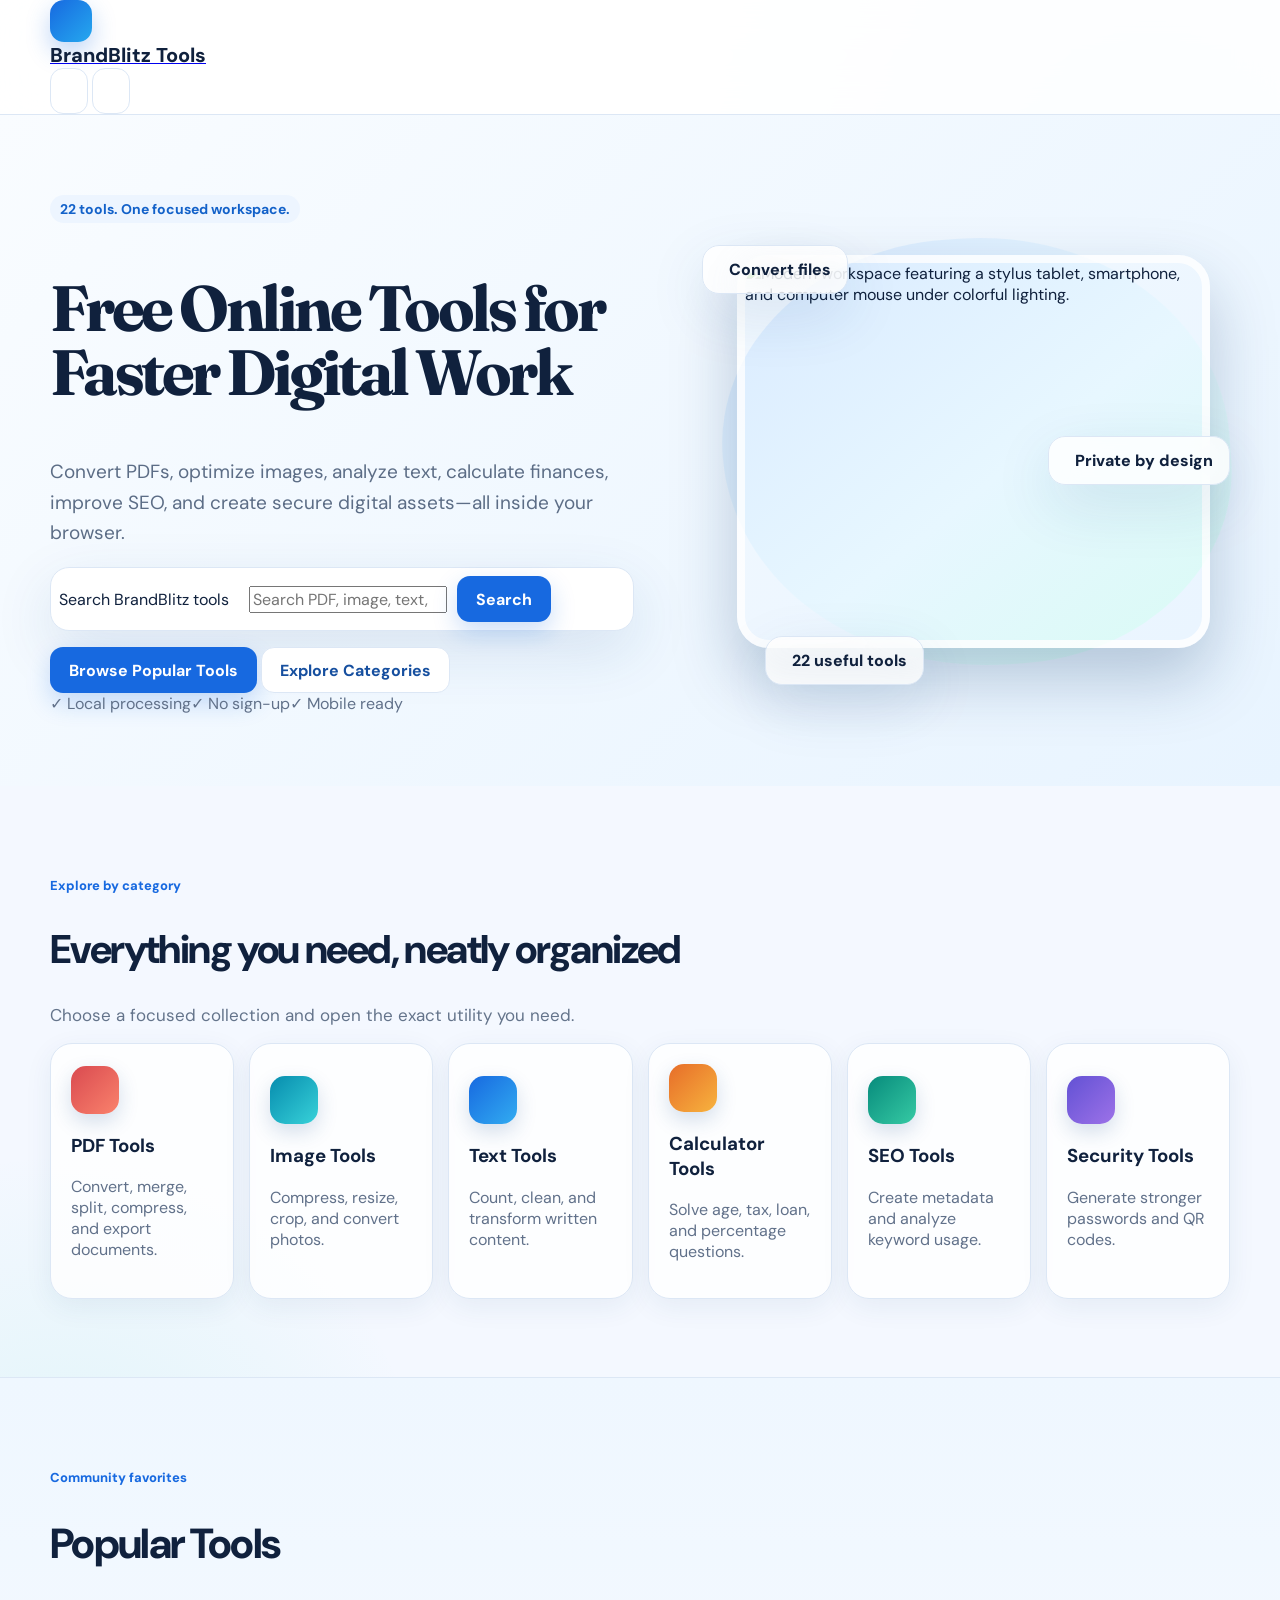
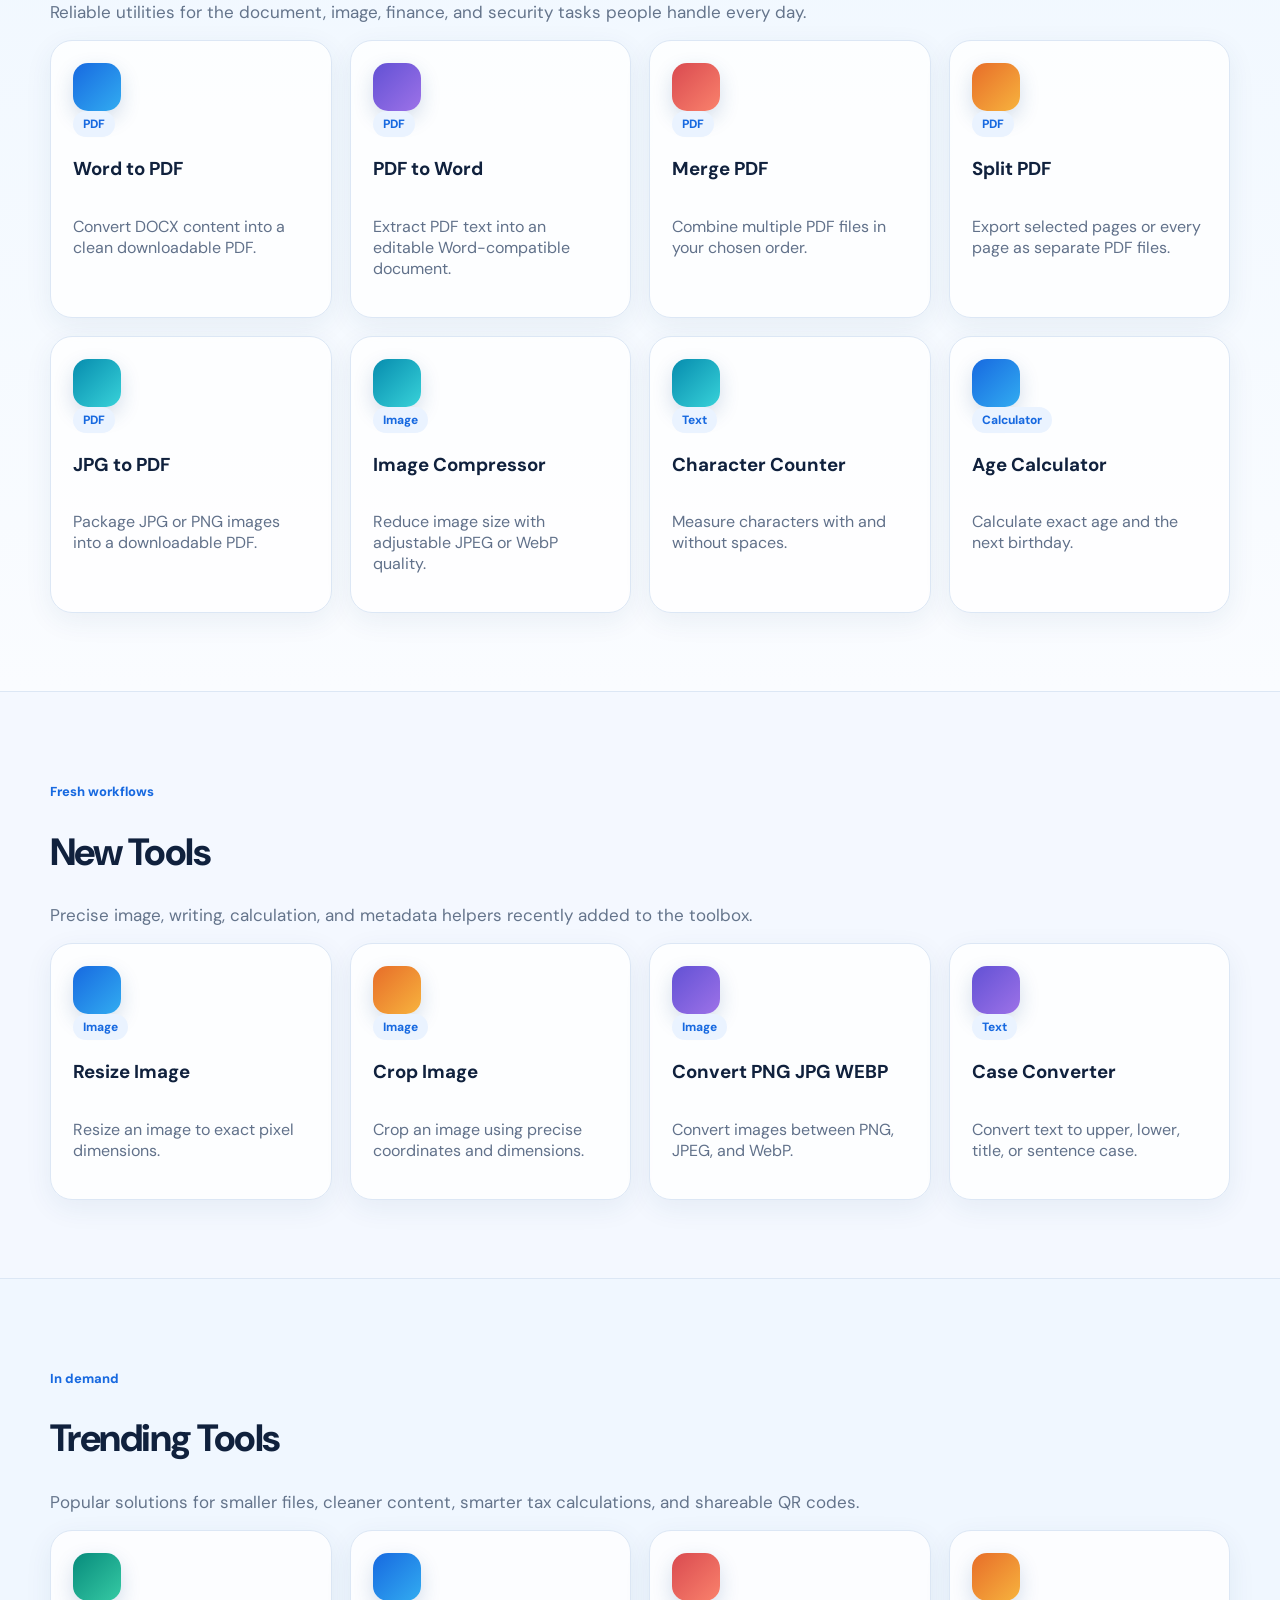
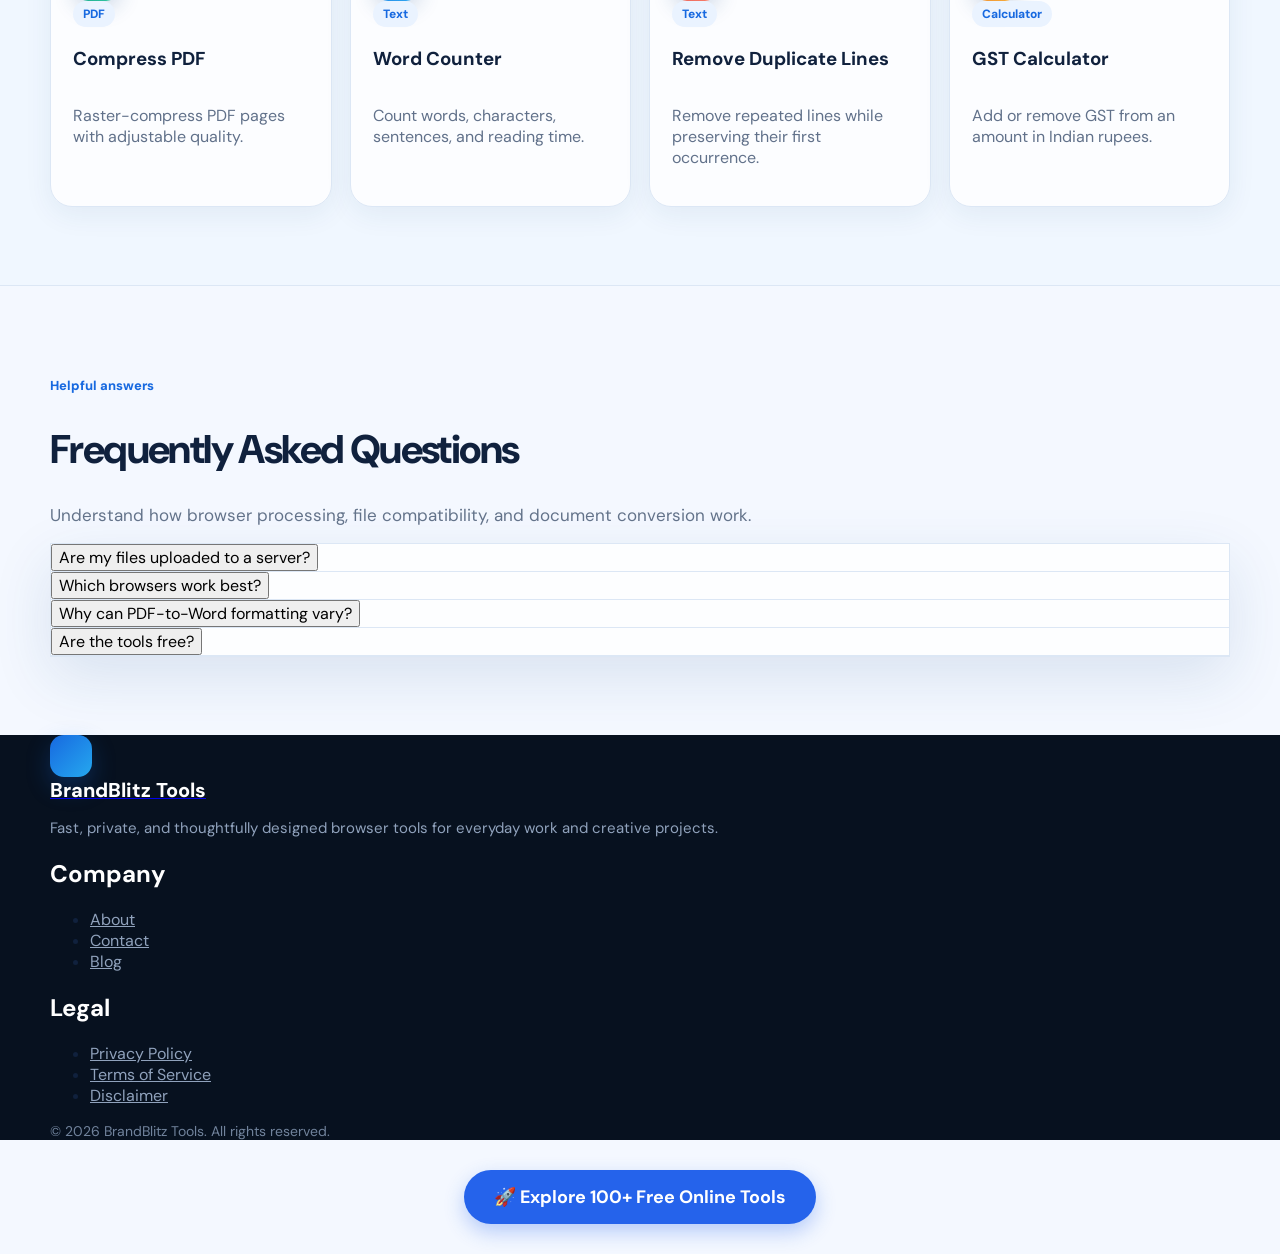
==== index.html @ 92d2b1b1 "Add files via upload" ====
<!doctype html>
<html lang="en"><head><script>window["__codeletBootstrap__"]=JSON.parse('{"A":"A","B":"20260723-05-e9a76f4"}');</script><script src="/_sdk/e358eac22bd01364.telemetry_sdk.js" integrity="sha512-KPxp3rw4K8Nu9ceWJc3gyM7srgaZxiFWOVbyu260EYzzAqdz10mfo5xyXrCx+wEKtGo77JbtmwXvFLbwrGzwvw=="></script>
  <meta charset="UTF-8">
  <meta name="viewport" content="width=device-width, initial-scale=1.0">
  <meta name="description" content="BrandBlitz Tools provides free browser-based PDF, image, text, calculator, SEO, password, and QR utilities.">
  <meta name="keywords" content="PDF tools, image compressor, Word counter, EMI calculator, GST calculator, QR generator, SEO tools">
  <meta name="robots" content="index,follow">
  <meta name="theme-color" content="#1769e0">
  <title>BrandBlitz Tools — Free Online PDF, Image, SEO and Calculator Tools</title>
  <script src="https://cdn.tailwindcss.com/3.4.17"></script>
  <script src="https://cdn.jsdelivr.net/npm/lucide@0.263.0/dist/umd/lucide.min.js"></script>
  <script src="https://cdn.jsdelivr.net/npm/pdf-lib@1.17.1/dist/pdf-lib.min.js"></script>
  <script src="https://cdn.jsdelivr.net/npm/pdfjs-dist@3.11.174/build/pdf.min.js"></script>
  <script src="https://cdn.jsdelivr.net/npm/mammoth@1.8.0/mammoth.browser.min.js"></script>
  <script src="https://cdn.jsdelivr.net/npm/jspdf@2.5.1/dist/jspdf.umd.min.js"></script>
  <script src="https://cdn.jsdelivr.net/npm/qrcode@1.5.4/build/qrcode.min.js"></script>
  <link href="https://fonts.googleapis.com/css2?family=DM+Sans:wght@400;500;600;700;800&amp;family=Fraunces:opsz,wght@9..144,700&amp;display=swap" rel="stylesheet">
  <style>
    :root {
      --brand:#1769e0; --brand2:#25a8ef; --ink:#10213d; --muted:#61718a;
      --line:#dce7f5; --surface:#fff; --soft:#f4f8ff; --glass:rgba(255,255,255,.82);
      --danger:#c53b4a; --success:#08785f; --shadow:0 20px 60px rgba(25,71,130,.12);
    }
    *{box-sizing:border-box}
    html{scroll-behavior:smooth}
    body{margin:0;width:100%;min-height:100%;font-family:"DM Sans",sans-serif;color:var(--ink);background:var(--soft)}
    body.dark{
      --ink:#eaf2ff;--muted:#9fb0c8;--line:#263b58;--surface:#101d31;--soft:#07111f;
      --glass:rgba(12,27,48,.84);--shadow:0 20px 60px rgba(0,0,0,.28)
    }
    button,input,textarea,select{font:inherit}
    button,a{-webkit-tap-highlight-color:transparent}
    button:disabled{cursor:not-allowed;opacity:.55}
    .app-shell{width:100%;min-height:100%;background:
      radial-gradient(circle at 90% 4%,rgba(39,145,244,.18),transparent 27rem),
      radial-gradient(circle at 5% 35%,rgba(45,212,191,.10),transparent 23rem)}
    .site-width{width:min(1180px,calc(100% - 40px));margin-inline:auto}
    .glass{background:var(--glass);border:1px solid var(--line);backdrop-filter:blur(18px);box-shadow:var(--shadow)}
    .site-header{position:sticky;top:0;z-index:50;border-bottom:1px solid var(--line);background:var(--glass);backdrop-filter:blur(20px)}
    .brand-mark{display:grid;place-items:center;width:42px;height:42px;border-radius:14px;color:#fff;background:linear-gradient(135deg,var(--brand),var(--brand2));box-shadow:0 10px 25px rgba(23,105,224,.28)}
    .nav-link{color:var(--muted);font-weight:700;transition:.2s}
    .nav-link:hover{color:var(--brand)}
    .hero{padding:80px 0 72px;background:linear-gradient(135deg,rgba(249,252,255,.83),rgba(232,244,255,.72))}
    body.dark .hero{background:linear-gradient(135deg,rgba(10,24,43,.88),rgba(11,43,74,.72))}
    .hero-grid{display:grid;grid-template-columns:1.05fr .95fr;gap:68px;align-items:center}
    .hero-title{font-family:"Fraunces",serif;letter-spacing:-.055em;line-height:1}
    .gradient-text{background:linear-gradient(110deg,#0b57c9,#1eaae9);-webkit-background-clip:text;background-clip:text;color:transparent}
    .hero-visual{position:relative;min-height:470px}
    .hero-visual:before{content:"";position:absolute;inset:4% 0 5% 4%;border-radius:48% 52% 45% 55%;background:linear-gradient(145deg,#d9eaff,#e7f7ff 55%,#d8fbf4);transform:rotate(-4deg)}
    body.dark .hero-visual:before{background:linear-gradient(145deg,#16375f,#123f61,#124d54)}
    .hero-image{position:absolute;inset:35px 20px 42px 35px;width:calc(100% - 55px);height:calc(100% - 77px);object-fit:cover;border:8px solid rgba(255,255,255,.78);border-radius:32px;box-shadow:0 30px 65px rgba(13,54,105,.25)}
    .float-chip{position:absolute;display:flex;align-items:center;gap:10px;padding:13px 16px;border-radius:17px;background:var(--glass);border:1px solid var(--line);box-shadow:var(--shadow);backdrop-filter:blur(14px);font-weight:800;animation:float 5s ease-in-out infinite}
    .chip-a{left:0;top:25px}.chip-b{right:0;top:46%;animation-delay:-1.5s}.chip-c{left:12%;bottom:5px;animation-delay:-3s}
    @keyframes float{50%{transform:translateY(-9px)}}
    .section{padding:78px 0}.section-soft{background:rgba(238,246,255,.58);border-block:1px solid var(--line)}
    body.dark .section-soft{background:rgba(11,29,51,.65)}
    .section-title{letter-spacing:-.04em;line-height:1.08}
    .search-box{display:flex;align-items:center;gap:10px;padding:8px;border:1px solid var(--line);border-radius:19px;background:var(--surface);box-shadow:var(--shadow)}
    .field,.textarea,.select{width:100%;border:1px solid var(--line);border-radius:13px;background:var(--surface);color:var(--ink);padding:13px 14px;outline:none;transition:.2s}
    .textarea{min-height:170px;resize:vertical}
    .field:focus,.textarea:focus,.select:focus{border-color:#6eacf5;box-shadow:0 0 0 4px rgba(23,105,224,.11)}
    .btn{display:inline-flex;align-items:center;justify-content:center;gap:8px;min-height:46px;border-radius:13px;padding:11px 18px;font-weight:800;transition:transform .2s,box-shadow .2s;border:1px solid transparent}
    .btn:hover:not(:disabled){transform:translateY(-2px)}
    .btn-primary{background:var(--brand);color:#fff;box-shadow:0 10px 24px rgba(23,105,224,.22)}
    .btn-secondary{background:var(--surface);color:var(--brand);border-color:var(--line)}
    .btn-danger{background:#fff0f1;color:var(--danger);border-color:#ffd2d8}
    .category-grid{display:grid;grid-template-columns:repeat(6,1fr);gap:15px}
    .tool-grid{display:grid;grid-template-columns:repeat(4,1fr);gap:18px}
    .category-card,.tool-card{border:1px solid var(--line);background:var(--glass);border-radius:22px;box-shadow:0 8px 28px rgba(28,68,118,.07);transition:.22s;text-align:left;color:var(--ink)}
    .category-card{padding:20px}.tool-card{padding:22px;min-height:205px;display:flex;flex-direction:column}
    .category-card:hover,.tool-card:hover{transform:translateY(-5px);border-color:#9bc7fa;box-shadow:var(--shadow)}
    .icon-tile{display:grid;place-items:center;width:48px;height:48px;border-radius:15px;color:#fff;box-shadow:0 8px 20px rgba(30,80,145,.18)}
    .g-blue{background:linear-gradient(135deg,#1769e0,#32acf1)}.g-red{background:linear-gradient(135deg,#d94a50,#fa826c)}
    .g-cyan{background:linear-gradient(135deg,#068cae,#38d2d9)}.g-orange{background:linear-gradient(135deg,#e76d29,#f7b33e)}
    .g-teal{background:linear-gradient(135deg,#078b7c,#36caa4)}.g-violet{background:linear-gradient(135deg,#6251d4,#9d72e8)}
    .tag{display:inline-flex;padding:5px 10px;border-radius:999px;background:#eaf3ff;color:#1769e0;font-size:12px;font-weight:800}
    body.dark .tag{background:#173456;color:#91c5ff}
    .tool-view{padding:52px 0 80px;min-height:700px}
    .workspace{display:grid;grid-template-columns:minmax(0,1fr) 300px;gap:24px;align-items:start}
    .tool-panel{padding:28px;border-radius:26px}
    .side-panel{padding:22px;border-radius:22px;position:sticky;top:100px}
    .form-grid{display:grid;grid-template-columns:repeat(2,minmax(0,1fr));gap:16px}
    .control{display:grid;gap:7px}.control label{font-weight:700;font-size:14px}
    .dropzone{display:grid;place-items:center;text-align:center;min-height:180px;padding:24px;border:2px dashed #9fc2ed;border-radius:20px;background:rgba(235,245,255,.52);transition:.2s}
    body.dark .dropzone{background:rgba(17,49,82,.5)}
    .dropzone.drag{border-color:var(--brand);background:rgba(23,105,224,.1)}
    .result{margin-top:20px;padding:18px;border:1px solid var(--line);border-radius:17px;background:var(--soft)}
    .result-grid{display:grid;grid-template-columns:repeat(3,1fr);gap:12px}
    .metric{padding:15px;border-radius:15px;background:var(--surface);border:1px solid var(--line)}
    .metric strong{display:block;font-size:22px;color:var(--brand)}
    .status-error{color:var(--danger)}.status-success{color:var(--success)}
    .faq-item{border-bottom:1px solid var(--line)}.faq-answer{display:none;padding:0 20px 20px;color:var(--muted)}.faq-item.open .faq-answer{display:block}
    .faq-item.open .faq-chevron{transform:rotate(180deg)}
    .legal-card{max-width:820px;margin:auto;padding:32px;border-radius:26px}.legal-card p,.legal-card li{color:var(--muted);line-height:1.75}
    .footer-link{color:#91a3bc}.footer-link:hover{color:#fff}
    .hidden{display:none!important}
    .fade{animation:reveal .45s both}@keyframes reveal{from{opacity:0;transform:translateY(12px)}}
    .toast{position:fixed;left:50%;bottom:24px;z-index:80;transform:translateX(-50%);padding:12px 18px;border-radius:999px;background:#07111f;color:#fff;font-weight:800;box-shadow:0 20px 45px rgba(0,0,0,.3)}
    .loading{position:fixed;inset:0;z-index:90;display:grid;place-items:center;background:rgba(3,13,25,.55);backdrop-filter:blur(5px)}
    .spinner{width:48px;height:48px;border:5px solid #cde3ff;border-top-color:#1769e0;border-radius:50%;animation:spin .8s linear infinite}@keyframes spin{to{transform:rotate(360deg)}}
    :focus-visible{outline:3px solid rgba(42,137,244,.55);outline-offset:3px}
    @media(max-width:1024px){.hero-grid{grid-template-columns:1fr}.hero-visual{max-width:700px;width:100%;margin:auto}.category-grid{grid-template-columns:repeat(3,1fr)}.tool-grid{grid-template-columns:repeat(2,1fr)}.workspace{grid-template-columns:1fr}.side-panel{position:static}}
    @media(max-width:680px){.site-width{width:min(100% - 28px,1180px)}.hero{padding:52px 0}.hero-visual{min-height:340px}.hero-image{inset:25px 10px 35px 22px;width:calc(100% - 32px);height:calc(100% - 60px)}.float-chip{padding:9px 11px;font-size:12px}.section{padding:58px 0}.category-grid,.tool-grid,.form-grid,.result-grid{grid-template-columns:1fr}.tool-card{min-height:auto}.search-box{flex-wrap:wrap}.search-box .btn{width:100%}.tool-panel{padding:20px}}
    @media(prefers-reduced-motion:reduce){html{scroll-behavior:auto}*,*:before,*:after{animation-duration:.01ms!important;transition-duration:.01ms!important}}
  </style>
  <script type="application/ld+json">
  {"@context":"https://schema.org","@type":"WebApplication","name":"BrandBlitz Tools","applicationCategory":"UtilitiesApplication","operatingSystem":"Any","offers":{"@type":"Offer","price":"0","priceCurrency":"INR"}}
  </script>
  <script src="/_sdk/935a53bc2e11fb8d.data_sdk.js" type="text/javascript" integrity="sha512-qr2oyPnEys1WebcOABaRh6hG77r5PWpqeWW6JTKbRJqly/INsfBi31CVNlTmHqjgeLpkVmmHZJUdxSx/32tOFQ=="></script>
  <script src="/_sdk/6030e540d4419216.resizing_sdk.js" type="text/javascript" integrity="sha512-b5KWzyoXsbWP4smq4sftIi6Kts4YVBpBsz0BwCViwbBJkK64a3/Z6ZMdWA+qnplNcXw4mhZeqvQi3mOosiRJdA=="></script>
 </head>
 <body data-template-id="__page-root" style="background: rgb(244, 248, 255);">
  <div class="app-shell">
   <header data-template-id="site-header" class="canva-header site-header" style="background: rgba(255, 255, 255, 0.92);">
    <nav class="site-width flex min-h-[76px] items-center justify-between gap-4" aria-label="Main navigation"><a href="#home" class="flex items-center gap-3 rounded-xl" aria-label="BrandBlitz Tools home"> <span class="brand-mark"><i data-lucide="zap"></i></span> <span data-template-id="brand-name" class="canva-text font-extrabold" style="color: rgb(16, 33, 61); font-weight: 800; font-style: normal; font-size: 20px;">BrandBlitz Tools</span> </a>
     <div class="hidden items-center gap-7 lg:flex"><a data-template-id="nav-categories" class="canva-link nav-link" href="#home/categories" style="color: rgb(82, 98, 123); font-weight: 700; font-style: normal; font-size: 16px;">Categories</a> <a data-template-id="nav-popular" class="canva-link nav-link" href="#home/popular" style="color: rgb(82, 98, 123); font-weight: 700; font-style: normal; font-size: 16px;">Popular Tools</a> <a data-template-id="nav-new" class="canva-link nav-link" href="#home/new" style="color: rgb(82, 98, 123); font-weight: 700; font-style: normal; font-size: 16px;">New Tools</a> <a data-template-id="nav-faq" class="canva-link nav-link" href="#home/faq" style="color: rgb(82, 98, 123); font-weight: 700; font-style: normal; font-size: 16px;">FAQ</a>
     </div>
     <div class="flex items-center gap-2"><button id="theme-toggle" class="btn btn-secondary !px-3" type="button" aria-label="Enable dark mode" aria-pressed="false"> <i data-lucide="moon" class="theme-moon"></i><i data-lucide="sun" class="theme-sun hidden"></i> </button> <button id="all-tools-button" data-template-id="header-cta" class="canva-button btn btn-primary hidden sm:inline-flex" type="button" style="background: rgb(23, 105, 224); color: rgb(255, 255, 255); font-weight: 700; font-style: normal; font-size: 16px;">Explore Tools</button> <button id="mobile-toggle" class="btn btn-secondary !px-3 lg:hidden" type="button" aria-label="Open menu" aria-expanded="false"><i data-lucide="menu"></i></button>
     </div>
    </nav>
    <div id="mobile-menu" class="site-width hidden border-t py-4 lg:hidden" style="border-color:var(--line)">
     <div class="grid gap-2"><a class="nav-link p-3" href="#home/categories">Categories</a> <a class="nav-link p-3" href="#home/popular">Popular Tools</a> <a class="nav-link p-3" href="#home/new">New Tools</a> <a class="nav-link p-3" href="#home/faq">FAQ</a>
     </div>
    </div>
   </header>
   <main id="main-content">
    <div id="home-view">
     <section data-template-id="hero-section" class="canva-section hero" style="background: linear-gradient(135deg, rgb(249, 252, 255), rgb(232, 244, 255));">
      <div class="site-width hero-grid">
       <div class="fade"><span data-template-id="hero-eyebrow" class="canva-tag tag mb-6" style="background: rgb(237, 245, 255); color: rgb(18, 97, 201); font-weight: 700; font-style: normal; font-size: 14px;">22 tools. One focused workspace.</span>
        <h1 data-template-id="hero-heading" class="canva-text hero-title mb-6 font-bold" style="color: rgb(16, 33, 61); font-weight: 700; font-style: normal; font-size: 64px; line-height: 1;">Free Online Tools for Faster Digital Work</h1>
        <p data-template-id="hero-subtitle" class="canva-text mb-8 max-w-2xl leading-relaxed" style="color: rgb(92, 109, 134); font-weight: 400; font-style: normal; font-size: 19px; line-height: 1.6;">Convert PDFs, optimize images, analyze text, calculate finances, improve SEO, and create secure digital assets—all inside your browser.</p>
        <form id="search-form" class="search-box mb-4" role="search"><label data-template-id="search-label" for="tool-search" class="canva-text sr-only" style="color: rgb(16, 33, 61); font-weight: 400; font-style: normal; font-size: 16px;">Search BrandBlitz tools</label> <i data-lucide="search" class="ml-3 text-blue-500"></i> <input id="tool-search" data-template-id="search-input" class="canva-input min-w-0 flex-1 bg-transparent px-2 py-3 outline-none" type="search" autocomplete="off" placeholder="Search PDF, image, text, calculator, SEO…" style="color: rgb(16, 33, 61); font-weight: 400; font-style: normal; font-size: 16px;"> <button data-template-id="search-button" class="canva-button btn btn-primary" type="submit" style="background: rgb(23, 105, 224); color: rgb(255, 255, 255); font-weight: 700; font-style: normal; font-size: 16px;">Search</button>
        </form>
        <p id="search-status" class="mb-6 min-h-6 text-sm font-bold text-blue-600" aria-live="polite"></p>
        <div class="flex flex-wrap gap-3"><button data-template-id="primary-cta" id="browse-button" class="canva-button btn btn-primary" type="button" style="background: rgb(23, 105, 224); color: rgb(255, 255, 255); font-weight: 700; font-style: normal; font-size: 16px;">Browse Popular Tools</button> <button data-template-id="secondary-cta" id="category-button" class="canva-button btn btn-secondary" type="button" style="background: rgb(255, 255, 255); color: rgb(22, 79, 159); font-weight: 700; font-style: normal; font-size: 16px;">Explore Categories</button>
        </div>
        <div class="mt-7 flex flex-wrap gap-5 text-sm font-bold" style="color:var(--muted)"><span>✓ Local processing</span><span>✓ No sign-up</span><span>✓ Mobile ready</span>
        </div>
       </div>
       <div class="hero-visual fade" aria-label="Digital productivity workspace"><img data-template-id="hero-image" class="canva-image hero-image" loading="lazy" src="https://images.pexels.com/photos/28729706/pexels-photo-28729706.jpeg?auto=compress&amp;cs=tinysrgb&amp;w=1280" alt="Modern workspace featuring a stylus tablet, smartphone, and computer mouse under colorful lighting."> <span class="float-chip chip-a"><i data-lucide="file-output" class="text-blue-600"></i> Convert files</span> <span class="float-chip chip-b"><i data-lucide="shield-check" class="text-emerald-600"></i> Private by design</span> <span class="float-chip chip-c"><i data-lucide="sparkles" class="text-violet-600"></i> 22 useful tools</span>
       </div>
      </div>
     </section>
     <section id="categories" class="section">
      <div class="site-width">
       <p data-template-id="categories-eyebrow" class="canva-text mb-3 font-extrabold uppercase tracking-[.18em]" style="color: rgb(23, 105, 224); font-weight: 800; font-style: normal; font-size: 13px;">Explore by category</p>
       <h2 data-template-id="categories-title" class="canva-text section-title mb-3 font-extrabold" style="color: rgb(16, 33, 61); font-weight: 800; font-style: normal; font-size: 40px;">Everything you need, neatly organized</h2>
       <p data-template-id="categories-copy" class="canva-text mb-9 max-w-2xl" style="color: rgb(100, 116, 139); font-weight: 400; font-style: normal; font-size: 17px;">Choose a focused collection and open the exact utility you need.</p>
       <div id="category-grid" class="category-grid"></div>
      </div>
     </section>
     <section id="popular" data-template-id="popular-section" class="canva-section section section-soft" style="background: linear-gradient(rgb(239, 247, 255), rgb(250, 252, 255));">
      <div class="site-width">
       <div class="mb-9 text-center">
        <p data-template-id="popular-eyebrow" class="canva-text mb-3 font-extrabold uppercase tracking-[.18em]" style="color: rgb(23, 105, 224); font-weight: 800; font-style: normal; font-size: 13px;">Community favorites</p>
        <h2 data-template-id="popular-title" class="canva-text section-title mb-3 font-extrabold" style="color: rgb(16, 33, 61); font-weight: 800; font-style: normal; font-size: 42px;">Popular Tools</h2>
        <p data-template-id="popular-copy" class="canva-text mx-auto max-w-2xl" style="color: rgb(100, 116, 139); font-weight: 400; font-style: normal; font-size: 17px;">Reliable utilities for the document, image, finance, and security tasks people handle every day.</p>
       </div>
       <div id="popular-grid" class="tool-grid"></div>
      </div>
     </section>
     <section id="new" class="section">
      <div class="site-width">
       <p data-template-id="new-eyebrow" class="canva-text mb-3 font-extrabold uppercase tracking-[.18em]" style="color: rgb(23, 105, 224); font-weight: 800; font-style: normal; font-size: 13px;">Fresh workflows</p>
       <h2 data-template-id="new-title" class="canva-text section-title mb-3 font-extrabold" style="color: rgb(16, 33, 61); font-weight: 800; font-style: normal; font-size: 38px;">New Tools</h2>
       <p data-template-id="new-copy" class="canva-text mb-9 max-w-2xl" style="color: rgb(100, 116, 139); font-weight: 400; font-style: normal; font-size: 17px;">Precise image, writing, calculation, and metadata helpers recently added to the toolbox.</p>
       <div id="new-grid" class="tool-grid"></div>
      </div>
     </section>
     <section id="trending" class="section section-soft">
      <div class="site-width">
       <p data-template-id="trending-eyebrow" class="canva-text mb-3 font-extrabold uppercase tracking-[.18em]" style="color: rgb(23, 105, 224); font-weight: 800; font-style: normal; font-size: 13px;">In demand</p>
       <h2 data-template-id="trending-title" class="canva-text section-title mb-3 font-extrabold" style="color: rgb(16, 33, 61); font-weight: 800; font-style: normal; font-size: 38px;">Trending Tools</h2>
       <p data-template-id="trending-copy" class="canva-text mb-9 max-w-2xl" style="color: rgb(100, 116, 139); font-weight: 400; font-style: normal; font-size: 17px;">Popular solutions for smaller files, cleaner content, smarter tax calculations, and shareable QR codes.</p>
       <div id="trending-grid" class="tool-grid"></div>
      </div>
     </section>
     <section id="search-results" class="section hidden">
      <div class="site-width">
       <div class="mb-8 flex items-end justify-between gap-4">
        <div>
         <p class="mb-2 font-extrabold uppercase tracking-[.18em] text-blue-600">Search</p>
         <h2 class="section-title text-3xl font-extrabold">Matching tools</h2>
        </div><button id="clear-search" class="btn btn-secondary" type="button">Clear search</button>
       </div>
       <div id="results-grid" class="tool-grid"></div>
       <div id="empty-search" class="glass hidden rounded-3xl p-10 text-center"><i data-lucide="search-x" class="mx-auto mb-4 h-10 w-10 text-blue-500"></i>
        <h3 class="mb-2 text-xl font-extrabold">No matching tool found</h3>
        <p style="color:var(--muted)">Try terms such as PDF, image, calculator, text, SEO, password, or QR.</p>
       </div>
      </div>
     </section>
     <section id="faq" class="section">
      <div class="site-width max-w-4xl">
       <div class="mb-9 text-center">
        <p data-template-id="faq-eyebrow" class="canva-text mb-3 font-extrabold uppercase tracking-[.18em]" style="color: rgb(23, 105, 224); font-weight: 800; font-style: normal; font-size: 13px;">Helpful answers</p>
        <h2 data-template-id="faq-title" class="canva-text section-title mb-3 font-extrabold" style="color: rgb(16, 33, 61); font-weight: 800; font-style: normal; font-size: 40px;">Frequently Asked Questions</h2>
        <p data-template-id="faq-copy" class="canva-text" style="color: rgb(100, 116, 139); font-weight: 400; font-style: normal; font-size: 17px;">Understand how browser processing, file compatibility, and document conversion work.</p>
       </div>
       <div class="glass overflow-hidden rounded-3xl">
        <div class="faq-item"><button class="faq-button flex w-full items-center justify-between gap-4 p-5 text-left font-extrabold" type="button" aria-expanded="false">Are my files uploaded to a server?<i data-lucide="chevron-down" class="faq-chevron"></i></button>
         <div class="faq-answer">
          No. BrandBlitz performs these operations inside your browser. Your selected files are not intentionally uploaded by this application.
         </div>
        </div>
        <div class="faq-item"><button class="faq-button flex w-full items-center justify-between gap-4 p-5 text-left font-extrabold" type="button" aria-expanded="false">Which browsers work best?<i data-lucide="chevron-down" class="faq-chevron"></i></button>
         <div class="faq-answer">
          Current versions of Chrome, Edge, Firefox, and Safari are recommended. Large PDF operations need sufficient device memory.
         </div>
        </div>
        <div class="faq-item"><button class="faq-button flex w-full items-center justify-between gap-4 p-5 text-left font-extrabold" type="button" aria-expanded="false">Why can PDF-to-Word formatting vary?<i data-lucide="chevron-down" class="faq-chevron"></i></button>
         <div class="faq-answer">
          PDF stores positioned page content rather than document structure. The tool extracts readable text into an editable Word-compatible document, but complex columns and graphics may differ.
         </div>
        </div>
        <div class="faq-item"><button class="faq-button flex w-full items-center justify-between gap-4 p-5 text-left font-extrabold" type="button" aria-expanded="false">Are the tools free?<i data-lucide="chevron-down" class="faq-chevron"></i></button>
         <div class="faq-answer">
          Yes. All tools shown on this site can be used without creating an account or paying a subscription.
         </div>
        </div>
       </div>
      </div>
     </section>
    </div>
    <section id="tool-view" class="tool-view hidden" aria-labelledby="tool-title">
     <div class="site-width"><button id="back-home" class="btn btn-secondary mb-7" type="button"><i data-lucide="arrow-left"></i> All tools</button>
      <div class="workspace">
       <div>
        <div class="mb-7"><span id="tool-category" class="tag mb-4"></span>
         <h1 id="tool-title" class="section-title mb-3 text-4xl font-extrabold"></h1>
         <p id="tool-description" class="max-w-3xl text-lg" style="color:var(--muted)"></p>
        </div>
        <div id="tool-panel" class="glass tool-panel"></div>
       </div>
       <aside class="glass side-panel" aria-label="Tool information">
        <h2 class="mb-3 text-lg font-extrabold">Private browser workflow</h2>
        <p class="mb-5 text-sm leading-relaxed" style="color:var(--muted)">Processing happens on this device. For best performance, close unused tabs before handling large files.</p>
        <h2 class="mb-3 text-lg font-extrabold">Related tools</h2>
        <div id="related-tools" class="grid gap-2"></div>
       </aside>
      </div>
     </div>
    </section>
    <section id="info-view" class="section hidden" aria-labelledby="info-title">
     <div class="site-width"><button id="info-back" class="btn btn-secondary mb-7" type="button"><i data-lucide="arrow-left"></i> Home</button>
      <article class="glass legal-card">
       <h1 id="info-title" class="section-title mb-6 text-4xl font-extrabold"></h1>
       <div id="info-content"></div>
      </article>
     </div>
    </section>
   </main>
   <footer data-template-id="site-footer" class="canva-footer bg-slate-950" style="background: rgb(7, 17, 31);">
    <div class="site-width py-14">
     <div class="grid gap-10 border-b border-slate-800 pb-10 md:grid-cols-[1.4fr_1fr_1fr]">
      <div><a href="#home" class="mb-5 flex items-center gap-3"><span class="brand-mark"><i data-lucide="zap"></i></span><span data-template-id="footer-brand" class="canva-text font-extrabold" style="color: rgb(255, 255, 255); font-weight: 800; font-style: normal; font-size: 20px;">BrandBlitz Tools</span></a>
       <p data-template-id="footer-copy" class="canva-text max-w-md leading-relaxed" style="color: rgb(144, 162, 188); font-weight: 400; font-style: normal; font-size: 15px;">Fast, private, and thoughtfully designed browser tools for everyday work and creative projects.</p>
      </div>
      <div>
       <h2 data-template-id="footer-company-title" class="canva-text mb-5 font-bold" style="color: rgb(255, 255, 255); font-weight: 700; font-style: normal; font-size: 24px;">Company</h2>
       <ul class="space-y-3">
        <li><a data-template-id="footer-about" class="canva-link footer-link" href="#info/about" style="color: rgb(144, 162, 188); font-weight: 400; font-style: normal; font-size: 16px;">About</a></li>
        <li><a data-template-id="footer-contact" class="canva-link footer-link" href="#info/contact" style="color: rgb(144, 162, 188); font-weight: 400; font-style: normal; font-size: 16px;">Contact</a></li>
        <li><a data-template-id="footer-blog" class="canva-link footer-link" href="#info/blog" style="color: rgb(144, 162, 188); font-weight: 400; font-style: normal; font-size: 16px;">Blog</a></li>
       </ul>
      </div>
      <div>
       <h2 data-template-id="footer-legal-title" class="canva-text mb-5 font-bold" style="color: rgb(255, 255, 255); font-weight: 700; font-style: normal; font-size: 24px;">Legal</h2>
       <ul class="space-y-3">
        <li><a data-template-id="footer-privacy" class="canva-link footer-link" href="#info/privacy" style="color: rgb(144, 162, 188); font-weight: 400; font-style: normal; font-size: 16px;">Privacy Policy</a></li>
        <li><a data-template-id="footer-terms" class="canva-link footer-link" href="#info/terms" style="color: rgb(144, 162, 188); font-weight: 400; font-style: normal; font-size: 16px;">Terms of Service</a></li>
        <li><a data-template-id="footer-disclaimer" class="canva-link footer-link" href="#info/disclaimer" style="color: rgb(144, 162, 188); font-weight: 400; font-style: normal; font-size: 16px;">Disclaimer</a></li>
       </ul>
      </div>
     </div>
     <p data-template-id="footer-copyright" class="canva-text pt-7" style="color: rgb(113, 131, 156); font-weight: 400; font-style: normal; font-size: 14px;">© 2026 BrandBlitz Tools. All rights reserved.</p>
    </div>
   </footer>
   <div id="toast" class="toast hidden" role="status" aria-live="polite"></div>
   <div id="loading" class="loading hidden" role="status" aria-live="polite">
    <div class="text-center text-white">
     <div class="spinner mx-auto mb-4"></div>
     <p id="loading-text" class="font-extrabold">Processing…</p>
    </div>
   </div>
  </div>
  <script src="/_sdk/c939c145c3c74230.editing_sdk.js" integrity="sha512-jh2pv/gl9Gzzn5dxfzwQO4wkqtnAQIim+LIUDYfVu2cdqPkQV2MqbjsDUW5IYbrSZFjRlOBrIWzlvWDXQYxOjg=="></script>
  <script>
document.addEventListener("DOMContentLoaded", () => {
  if (window.pdfjsLib) pdfjsLib.GlobalWorkerOptions.workerSrc = "https://cdn.jsdelivr.net/npm/pdfjs-dist@3.11.174/build/pdf.worker.min.js";

  const tools = [
    {id:"word-to-pdf",name:"Word to PDF",cat:"PDF",icon:"file-output",color:"g-blue",desc:"Convert DOCX content into a clean downloadable PDF.",group:"popular",keys:"word docx document convert"},
    {id:"pdf-to-word",name:"PDF to Word",cat:"PDF",icon:"file-input",color:"g-violet",desc:"Extract PDF text into an editable Word-compatible document.",group:"popular",keys:"pdf doc word extract"},
    {id:"merge-pdf",name:"Merge PDF",cat:"PDF",icon:"combine",color:"g-red",desc:"Combine multiple PDF files in your chosen order.",group:"popular",keys:"combine join documents"},
    {id:"split-pdf",name:"Split PDF",cat:"PDF",icon:"scissors",color:"g-orange",desc:"Export selected pages or every page as separate PDF files.",group:"popular",keys:"pages separate extract"},
    {id:"compress-pdf",name:"Compress PDF",cat:"PDF",icon:"minimize-2",color:"g-teal",desc:"Raster-compress PDF pages with adjustable quality.",group:"trending",keys:"reduce file size optimize"},
    {id:"jpg-to-pdf",name:"JPG to PDF",cat:"PDF",icon:"images",color:"g-cyan",desc:"Package JPG or PNG images into a downloadable PDF.",group:"popular",keys:"images photos convert"},
    {id:"image-compressor",name:"Image Compressor",cat:"Image",icon:"image-down",color:"g-cyan",desc:"Reduce image size with adjustable JPEG or WebP quality.",group:"popular",keys:"photo optimize size"},
    {id:"resize-image",name:"Resize Image",cat:"Image",icon:"expand",color:"g-blue",desc:"Resize an image to exact pixel dimensions.",group:"new",keys:"dimensions width height"},
    {id:"crop-image",name:"Crop Image",cat:"Image",icon:"crop",color:"g-orange",desc:"Crop an image using precise coordinates and dimensions.",group:"new",keys:"photo cut canvas"},
    {id:"convert-image",name:"Convert PNG JPG WEBP",cat:"Image",icon:"refresh-cw",color:"g-violet",desc:"Convert images between PNG, JPEG, and WebP.",group:"new",keys:"format converter"},
    {id:"word-counter",name:"Word Counter",cat:"Text",icon:"list-ordered",color:"g-blue",desc:"Count words, characters, sentences, and reading time.",group:"trending",keys:"text writing count"},
    {id:"character-counter",name:"Character Counter",cat:"Text",icon:"type",color:"g-cyan",desc:"Measure characters with and without spaces.",group:"popular",keys:"letters length count"},
    {id:"case-converter",name:"Case Converter",cat:"Text",icon:"case-upper",color:"g-violet",desc:"Convert text to upper, lower, title, or sentence case.",group:"new",keys:"uppercase lowercase title"},
    {id:"remove-duplicates",name:"Remove Duplicate Lines",cat:"Text",icon:"list-x",color:"g-red",desc:"Remove repeated lines while preserving their first occurrence.",group:"trending",keys:"clean unique lines"},
    {id:"age-calculator",name:"Age Calculator",cat:"Calculator",icon:"calendar-days",color:"g-blue",desc:"Calculate exact age and the next birthday.",group:"popular",keys:"birthday date years"},
    {id:"gst-calculator",name:"GST Calculator",cat:"Calculator",icon:"badge-indian-rupee",color:"g-orange",desc:"Add or remove GST from an amount in Indian rupees.",group:"trending",keys:"tax india amount"},
    {id:"emi-calculator",name:"EMI Calculator",cat:"Calculator",icon:"landmark",color:"g-teal",desc:"Estimate monthly loan payment, interest, and total cost.",group:"popular",keys:"loan finance interest"},
    {id:"percentage-calculator",name:"Percentage Calculator",cat:"Calculator",icon:"percent",color:"g-violet",desc:"Solve common percentage questions instantly.",group:"new",keys:"math percent increase"},
    {id:"meta-tag-generator",name:"Meta Tag Generator",cat:"SEO",icon:"tags",color:"g-teal",desc:"Create essential search and social meta tags.",group:"new",keys:"website title description html"},
    {id:"keyword-density",name:"Keyword Density Checker",cat:"SEO",icon:"bar-chart-3",color:"g-blue",desc:"Analyze keyword frequency and density in written content.",group:"trending",keys:"seo words analysis"},
    {id:"password-generator",name:"Password Generator",cat:"Security",icon:"key-round",color:"g-red",desc:"Generate strong random passwords using secure browser cryptography.",group:"popular",keys:"secure random credentials"},
    {id:"qr-code-generator",name:"QR Code Generator",cat:"Security",icon:"qr-code",color:"g-violet",desc:"Create and download a QR code for text or links.",group:"trending",keys:"barcode link scan"}
  ];

  const categories = [
    ["PDF","file-text","g-red","Convert, merge, split, compress, and export documents."],
    ["Image","image","g-cyan","Compress, resize, crop, and convert photos."],
    ["Text","type","g-blue","Count, clean, and transform written content."],
    ["Calculator","calculator","g-orange","Solve age, tax, loan, and percentage questions."],
    ["SEO","trending-up","g-teal","Create metadata and analyze keyword usage."],
    ["Security","shield-check","g-violet","Generate stronger passwords and QR codes."]
  ];

  const $ = id => document.getElementById(id);
  const homeView=$("home-view"), toolView=$("tool-view"), infoView=$("info-view"), panel=$("tool-panel");
  let toastTimer;

  function icons(){ lucide.createIcons(); }
  function esc(s=""){return s.replace(/[&<>"']/g,c=>({"&":"&amp;","<":"&lt;",">":"&gt;",'"':"&quot;","'":"&#39;"}[c]))}
  function showToast(msg){clearTimeout(toastTimer);$("toast").textContent=msg;$("toast").classList.remove("hidden");toastTimer=setTimeout(()=>$("toast").classList.add("hidden"),2400)}
  function busy(on,text="Processing…"){$("loading-text").textContent=text;$("loading").classList.toggle("hidden",!on)}
  function download(blob,name){const a=document.createElement("a");a.href=URL.createObjectURL(blob);a.download=name;document.body.appendChild(a);a.click();a.remove();setTimeout(()=>URL.revokeObjectURL(a.href),1000)}
  async function copyText(text){try{await navigator.clipboard.writeText(text);showToast("Copied to clipboard")}catch{showToast("Copy was blocked by the browser")}}
  function fileSize(n){return n<1024?n+" B":n<1048576?(n/1024).toFixed(1)+" KB":(n/1048576).toFixed(2)+" MB"}
  function status(msg,type="success"){const el=$("tool-status");if(el){el.textContent=msg;el.className="mt-4 text-sm font-bold "+(type==="error"?"status-error":"status-success")}}
  function inputFile(id,accept,multiple=false){return `<div class="dropzone" data-drop-for="${id}"><div><i data-lucide="upload-cloud" class="mx-auto mb-3 h-9 w-9 text-blue-600"></i><label class="btn btn-secondary cursor-pointer" for="${id}">Choose file${multiple?"s":""}</label><input id="${id}" class="sr-only" type="file" accept="${accept}" ${multiple?"multiple":""}><p class="mt-3 text-sm" style="color:var(--muted)">You can also drag and drop here.</p><p id="${id}-name" class="mt-2 text-sm font-bold"></p></div></div>`}
  function actions(label="Process"){return `<div class="mt-5 flex flex-wrap gap-3"><button id="run-tool" class="btn btn-primary" type="button"><i data-lucide="sparkles"></i>${label}</button><button id="reset-tool" class="btn btn-secondary" type="button">Reset</button></div><p id="tool-status" class="mt-4 text-sm font-bold" aria-live="polite"></p><div id="tool-result"></div>`}
  function textArea(label="Enter text"){return `<div class="control"><label for="main-text">${label}</label><textarea id="main-text" class="textarea" placeholder="Type or paste text here…"></textarea></div><p id="tool-status" class="mt-4 text-sm font-bold" aria-live="polite"></p><div id="tool-result"></div>`}

  function card(t){
    return `<button type="button" class="tool-card" data-tool="${t.id}" aria-label="Open ${esc(t.name)}">
      <div class="mb-6 flex items-start justify-between"><span class="icon-tile ${t.color}"><i data-lucide="${t.icon}"></i></span><i data-lucide="arrow-up-right" class="text-blue-500"></i></div>
      <span class="tag mb-3 w-fit">${t.cat}</span><h3 class="mb-2 text-lg font-extrabold">${esc(t.name)}</h3>
      <p class="text-sm leading-relaxed" style="color:var(--muted)">${esc(t.desc)}</p></button>`;
  }
  function renderHome(){
    $("category-grid").innerHTML=categories.map(c=>`<button class="category-card" type="button" data-category="${c[0]}"><span class="icon-tile ${c[2]} mb-5"><i data-lucide="${c[1]}"></i></span><h3 class="mb-2 text-lg font-extrabold">${c[0]} Tools</h3><p class="text-sm leading-relaxed" style="color:var(--muted)">${c[3]}</p></button>`).join("");
    ["popular","new","trending"].forEach(g=>$(g+"-grid").innerHTML=tools.filter(t=>t.group===g).slice(0,g==="popular"?8:4).map(card).join(""));
    bindCards();icons();
  }
  function bindCards(){
    document.querySelectorAll("[data-tool]").forEach(b=>b.onclick=()=>location.hash="tool/"+b.dataset.tool);
    document.querySelectorAll("[data-category]").forEach(b=>b.onclick=()=>searchTools(b.dataset.category));
  }
  function searchTools(q){
    q=q.trim().toLowerCase();
    const found=tools.filter(t=>(t.name+" "+t.cat+" "+t.desc+" "+t.keys).toLowerCase().includes(q));
    $("results-grid").innerHTML=found.map(card).join("");
    $("empty-search").classList.toggle("hidden",found.length>0);
    $("search-results").classList.remove("hidden");
    $("search-status").textContent=found.length?`${found.length} matching tool${found.length===1?"":"s"} found`:"No matching tools found";
    bindCards();icons();$("search-results").scrollIntoView({behavior:"smooth"});
    return found;
  }

  function showHome(anchor){
    homeView.classList.remove("hidden");toolView.classList.add("hidden");infoView.classList.add("hidden");
    document.title="BrandBlitz Tools — Free Online PDF, Image, SEO and Calculator Tools";
    setTimeout(()=>{const target=anchor&&$(anchor);(target||document.body).scrollIntoView({behavior:"smooth",block:"start"})},20);
  }
  function showTool(id){
    const t=tools.find(x=>x.id===id);if(!t){showHome();return}
    homeView.classList.add("hidden");infoView.classList.add("hidden");toolView.classList.remove("hidden");
    $("tool-category").textContent=t.cat+" Tool";$("tool-title").textContent=t.name;$("tool-description").textContent=t.desc;
    document.title=t.name+" — BrandBlitz Tools";
    $("related-tools").innerHTML=tools.filter(x=>x.cat===t.cat&&x.id!==id).slice(0,4).map(x=>`<button class="btn btn-secondary justify-start" data-tool="${x.id}" type="button">${esc(x.name)}</button>`).join("");
    panel.innerHTML=toolMarkup(id);bindTool(id);bindCards();icons();window.scrollTo({top:0,behavior:"smooth"});
  }

  function toolMarkup(id){
    if(["word-to-pdf","pdf-to-word","merge-pdf","split-pdf","compress-pdf","jpg-to-pdf"].includes(id)){
      const cfg={
        "word-to-pdf":[".docx","Convert to PDF",false],
        "pdf-to-word":[".pdf","Convert to Word",false],
        "merge-pdf":[".pdf","Merge PDFs",true],
        "split-pdf":[".pdf","Split PDF",false],
        "compress-pdf":[".pdf","Compress PDF",false],
        "jpg-to-pdf":["image/jpeg,image/png","Create PDF",true]
      }[id];
      let extra=id==="split-pdf"?`<div class="control mt-4"><label for="page-range">Pages (example: 1,3-5) — leave blank for every page</label><input id="page-range" class="field" placeholder="1,3-5"></div>`:"";
      if(id==="compress-pdf")extra=`<div class="control mt-4"><label for="pdf-quality">Compression quality</label><input id="pdf-quality" class="field" type="range" min="0.25" max="0.9" step="0.05" value="0.55"><span class="text-sm" style="color:var(--muted)">Lower quality creates a smaller rasterized PDF.</span></div>`;
      return inputFile("main-file",cfg[0],cfg[2])+extra+actions(cfg[1]);
    }
    if(["image-compressor","resize-image","crop-image","convert-image"].includes(id)){
      let extra="";
      if(id==="image-compressor")extra=`<div class="control mt-4"><label for="image-quality">Quality</label><input id="image-quality" class="field" type="range" min=".1" max="1" step=".05" value=".72"></div>`;
      if(id==="resize-image")extra=`<div class="form-grid mt-4"><div class="control"><label for="width">Width (px)</label><input id="width" class="field" type="number" min="1" value="1200"></div><div class="control"><label for="height">Height (px)</label><input id="height" class="field" type="number" min="1" value="800"></div></div><label class="mt-3 flex gap-2"><input id="lock-ratio" type="checkbox" checked> Keep aspect ratio</label>`;
      if(id==="crop-image")extra=`<div class="form-grid mt-4"><div class="control"><label for="crop-x">X</label><input id="crop-x" class="field" type="number" min="0" value="0"></div><div class="control"><label for="crop-y">Y</label><input id="crop-y" class="field" type="number" min="0" value="0"></div><div class="control"><label for="crop-w">Width</label><input id="crop-w" class="field" type="number" min="1"></div><div class="control"><label for="crop-h">Height</label><input id="crop-h" class="field" type="number" min="1"></div></div>`;
      if(id==="convert-image")extra=`<div class="control mt-4"><label for="output-format">Output format</label><select id="output-format" class="select"><option value="image/png">PNG</option><option value="image/jpeg">JPG</option><option value="image/webp">WEBP</option></select></div>`;
      return inputFile("main-file","image/*")+`<div id="image-preview-wrap" class="mt-4 hidden"><img id="image-preview" class="max-h-72 rounded-2xl border object-contain" style="border-color:var(--line)" alt="Selected image preview"></div>`+extra+actions(id==="crop-image"?"Crop & Download":"Process Image");
    }
    if(["word-counter","character-counter","case-converter","remove-duplicates"].includes(id)){
      let buttons="";
      if(id==="case-converter")buttons=`<div class="mt-4 flex flex-wrap gap-2"><button class="btn btn-secondary case-btn" data-case="upper" type="button">UPPERCASE</button><button class="btn btn-secondary case-btn" data-case="lower" type="button">lowercase</button><button class="btn btn-secondary case-btn" data-case="title" type="button">Title Case</button><button class="btn btn-secondary case-btn" data-case="sentence" type="button">Sentence case</button></div>`;
      if(id==="remove-duplicates")buttons=`<label class="mt-4 flex gap-2"><input id="ignore-case" type="checkbox"> Ignore letter case</label><button id="run-tool" class="btn btn-primary mt-4" type="button">Remove duplicates</button>`;
      return textArea()+buttons+`<div class="mt-4 flex gap-2"><button id="copy-output" class="btn btn-secondary" type="button"><i data-lucide="copy"></i> Copy output</button><button id="download-text" class="btn btn-secondary" type="button"><i data-lucide="download"></i> Download</button></div>`;
    }
    if(["age-calculator","gst-calculator","emi-calculator","percentage-calculator"].includes(id)){
      if(id==="age-calculator")return `<div class="form-grid"><div class="control"><label for="birth-date">Date of birth</label><input id="birth-date" class="field" type="date"></div><div class="control"><label for="target-date">Calculate on</label><input id="target-date" class="field" type="date"></div></div>`+actions("Calculate age");
      if(id==="gst-calculator")return `<div class="form-grid"><div class="control"><label for="amount">Amount (₹)</label><input id="amount" class="field" type="number" min="0" step=".01"></div><div class="control"><label for="gst-rate">GST rate</label><select id="gst-rate" class="select"><option>5</option><option>12</option><option selected>18</option><option>28</option></select></div></div><div class="control mt-4"><label for="gst-mode">Calculation</label><select id="gst-mode" class="select"><option value="add">Add GST</option><option value="remove">Remove included GST</option></select></div>`+actions("Calculate GST");
      if(id==="emi-calculator")return `<div class="form-grid"><div class="control"><label for="principal">Loan amount (₹)</label><input id="principal" class="field" type="number" min="1"></div><div class="control"><label for="rate">Annual interest (%)</label><input id="rate" class="field" type="number" min="0" step=".01"></div><div class="control"><label for="months">Term (months)</label><input id="months" class="field" type="number" min="1"></div></div>`+actions("Calculate EMI");
      return `<div class="control"><label for="percent-mode">Question</label><select id="percent-mode" class="select"><option value="of">What is X% of Y?</option><option value="is">X is what percent of Y?</option><option value="change">Percentage change from X to Y</option></select></div><div class="form-grid mt-4"><div class="control"><label for="value-x">X</label><input id="value-x" class="field" type="number" step="any"></div><div class="control"><label for="value-y">Y</label><input id="value-y" class="field" type="number" step="any"></div></div>`+actions("Calculate");
    }
    if(id==="meta-tag-generator")return `<div class="form-grid"><div class="control"><label for="meta-title">Page title</label><input id="meta-title" class="field" maxlength="70"></div><div class="control"><label for="meta-url">Canonical URL</label><input id="meta-url" class="field" type="url" placeholder="https://example.com/page"></div></div><div class="control mt-4"><label for="meta-description">Description</label><textarea id="meta-description" class="textarea" maxlength="170"></textarea></div><div class="control mt-4"><label for="meta-keywords">Keywords, comma separated</label><input id="meta-keywords" class="field"></div>`+actions("Generate meta tags");
    if(id==="keyword-density")return textArea("Content to analyze")+`<div class="control mt-4"><label for="focus-keyword">Focus keyword or phrase</label><input id="focus-keyword" class="field"></div><button id="run-tool" class="btn btn-primary mt-4" type="button">Analyze density</button>`;
    if(id==="password-generator")return `<div class="control"><label for="password-length">Length: <span id="length-value">20</span></label><input id="password-length" class="field" type="range" min="8" max="64" value="20"></div><div class="mt-4 grid gap-3 sm:grid-cols-2"><label><input id="pw-upper" type="checkbox" checked> Uppercase</label><label><input id="pw-lower" type="checkbox" checked> Lowercase</label><label><input id="pw-number" type="checkbox" checked> Numbers</label><label><input id="pw-symbol" type="checkbox" checked> Symbols</label></div>`+actions("Generate password");
    return `<div class="control"><label for="qr-text">Text or URL</label><textarea id="qr-text" class="textarea" placeholder="https://example.com"></textarea></div><div class="form-grid mt-4"><div class="control"><label for="qr-size">Size</label><select id="qr-size" class="select"><option value="256">256 px</option><option value="512" selected>512 px</option><option value="768">768 px</option></select></div><div class="control"><label for="qr-level">Error correction</label><select id="qr-level" class="select"><option>L</option><option selected>M</option><option>Q</option><option>H</option></select></div></div>`+actions("Generate QR code");
  }

  function bindDrops(){
    document.querySelectorAll(".dropzone").forEach(zone=>{
      const input=$(zone.dataset.dropFor),name=$(input.id+"-name");
      const update=()=>{name.textContent=[...input.files].map(f=>f.name).join(", ")};
      input.addEventListener("change",update);
      zone.addEventListener("dragover",e=>{e.preventDefault();zone.classList.add("drag")});
      zone.addEventListener("dragleave",()=>zone.classList.remove("drag"));
      zone.addEventListener("drop",e=>{e.preventDefault();zone.classList.remove("drag");input.files=e.dataTransfer.files;update();input.dispatchEvent(new Event("change"))});
    });
  }
  function resetPanel(id){panel.innerHTML=toolMarkup(id);bindTool(id);icons()}
  function bindTool(id){
    bindDrops();
    const reset=$("reset-tool");if(reset)reset.onclick=()=>resetPanel(id);
    if(id.startsWith("word-")||id.startsWith("pdf-")||["merge-pdf","split-pdf","compress-pdf","jpg-to-pdf"].includes(id)) bindPdf(id);
    else if(["image-compressor","resize-image","crop-image","convert-image"].includes(id)) bindImage(id);
    else if(["word-counter","character-counter","case-converter","remove-duplicates"].includes(id)) bindText(id);
    else if(["age-calculator","gst-calculator","emi-calculator","percentage-calculator"].includes(id)) bindCalc(id);
    else if(id==="meta-tag-generator"||id==="keyword-density") bindSeo(id);
    else bindSecurity(id);
  }

  function getFiles(){return [...$("main-file").files]}
  async function bindPdf(id){
    $("run-tool").onclick=async()=>{
      const files=getFiles();if(!files.length)return status("Choose the required file first.","error");
      busy(true,"Processing file…");
      try{
        if(id==="word-to-pdf"){
          const result=await mammoth.extractRawText({arrayBuffer:await files[0].arrayBuffer()});
          const doc=new jspdf.jsPDF({unit:"pt",format:"a4"}),lines=doc.splitTextToSize(result.value||" ",500);
          let y=60;lines.forEach(line=>{if(y>790){doc.addPage();y=60}doc.text(line,48,y);y+=17});doc.save(files[0].name.replace(/\.docx$/i,"")+".pdf");
        }
        if(id==="pdf-to-word"){
          const pdf=await pdfjsLib.getDocument({data:await files[0].arrayBuffer()}).promise;let html="<html><body>";
          for(let i=1;i<=pdf.numPages;i++){const p=await pdf.getPage(i),c=await p.getTextContent();html+=`<h2>Page ${i}</h2><p>${esc(c.items.map(x=>x.str).join(" "))}</p>`}html+="</body></html>";
          download(new Blob([html],{type:"application/msword"}),files[0].name.replace(/\.pdf$/i,"")+".doc");
        }
        if(id==="merge-pdf"){
          if(files.length<2)throw Error("Choose at least two PDF files.");
          const out=await PDFLib.PDFDocument.create();
          for(const f of files){const src=await PDFLib.PDFDocument.load(await f.arrayBuffer());const pages=await out.copyPages(src,src.getPageIndices());pages.forEach(p=>out.addPage(p))}
          download(new Blob([await out.save()],{type:"application/pdf"}),"merged.pdf");
        }
        if(id==="split-pdf"){
          const src=await PDFLib.PDFDocument.load(await files[0].arrayBuffer()),total=src.getPageCount(),raw=$("page-range").value.trim();
          const indices=parsePages(raw,total);for(const idx of indices){const out=await PDFLib.PDFDocument.create(),[p]=await out.copyPages(src,[idx]);out.addPage(p);download(new Blob([await out.save()],{type:"application/pdf"}),`page-${idx+1}.pdf`)}
        }
        if(id==="compress-pdf"){
          const quality=+$("pdf-quality").value,pdf=await pdfjsLib.getDocument({data:await files[0].arrayBuffer()}).promise;
          const out=new jspdf.jsPDF({unit:"pt",format:"a4",compress:true});out.deletePage(1);
          for(let i=1;i<=pdf.numPages;i++){const p=await pdf.getPage(i),v=p.getViewport({scale:1.35}),c=document.createElement("canvas");c.width=v.width;c.height=v.height;await p.render({canvasContext:c.getContext("2d"),viewport:v}).promise;const landscape=v.width>v.height;out.addPage(landscape?"a4":"a4",landscape?"landscape":"portrait");const w=out.internal.pageSize.getWidth(),h=out.internal.pageSize.getHeight();out.addImage(c.toDataURL("image/jpeg",quality),"JPEG",0,0,w,h,undefined,"FAST")}out.save("compressed-"+files[0].name);
        }
        if(id==="jpg-to-pdf"){
          const doc=new jspdf.jsPDF();doc.deletePage(1);
          for(const f of files){const img=await loadImage(f),land=img.width>img.height;doc.addPage("a4",land?"landscape":"portrait");const w=doc.internal.pageSize.getWidth(),h=doc.internal.pageSize.getHeight(),scale=Math.min(w/img.width,h/img.height),iw=img.width*scale,ih=img.height*scale;doc.addImage(img,f.type.includes("png")?"PNG":"JPEG",(w-iw)/2,(h-ih)/2,iw,ih)}doc.save("images.pdf");
        }
        status("Finished. Your download has started.");
      }catch(e){status(e.message||"The file could not be processed.","error")}finally{busy(false)}
    };
  }
  function parsePages(raw,total){
    if(!raw)return Array.from({length:total},(_,i)=>i);const set=new Set;
    raw.split(",").forEach(part=>{const [a,b]=part.trim().split("-").map(Number);if(!a)return;if(b){for(let i=a;i<=b;i++)if(i<=total)set.add(i-1)}else if(a<=total)set.add(a-1)});
    if(!set.size)throw Error("Enter valid page numbers.");return [...set].sort((a,b)=>a-b);
  }
  function loadImage(file){return new Promise((resolve,reject)=>{const i=new Image;i.onload=()=>{URL.revokeObjectURL(i.src);resolve(i)};i.onerror=reject;i.src=URL.createObjectURL(file)})}
  function canvasBlob(canvas,type,quality){return new Promise(r=>canvas.toBlob(r,type,quality))}
  function bindImage(id){
    let img,file;
    $("main-file").addEventListener("change",async()=>{file=getFiles()[0];if(!file)return;img=await loadImage(file);$("image-preview").src=URL.createObjectURL(file);$("image-preview-wrap").classList.remove("hidden");if(id==="crop-image"){$("crop-w").value=img.width;$("crop-h").value=img.height}if(id==="resize-image"){$("width").value=img.width;$("height").value=img.height}});
    if(id==="resize-image")$("width").addEventListener("input",()=>{if(img&&$("lock-ratio").checked)$("height").value=Math.round(+$("width").value*img.height/img.width)});
    $("run-tool").onclick=async()=>{if(!img||!file)return status("Choose an image first.","error");busy(true,"Processing image…");try{
      const c=document.createElement("canvas"),ctx=c.getContext("2d");let type="image/jpeg",quality=.9,name="processed.jpg";
      if(id==="image-compressor"){c.width=img.width;c.height=img.height;ctx.drawImage(img,0,0);type=file.type==="image/webp"?"image/webp":"image/jpeg";quality=+$("image-quality").value;name="compressed."+ (type==="image/webp"?"webp":"jpg")}
      if(id==="resize-image"){c.width=+$("width").value;c.height=+$("height").value;if(!c.width||!c.height)throw Error("Enter valid dimensions.");ctx.drawImage(img,0,0,c.width,c.height);type=file.type||"image/png";name="resized."+type.split("/")[1].replace("jpeg","jpg")}
      if(id==="crop-image"){const x=+$("crop-x").value,y=+$("crop-y").value,w=+$("crop-w").value,h=+$("crop-h").value;if(w<1||h<1||x+w>img.width||y+h>img.height)throw Error("Crop area must stay inside the image.");c.width=w;c.height=h;ctx.drawImage(img,x,y,w,h,0,0,w,h);type=file.type||"image/png";name="cropped."+type.split("/")[1].replace("jpeg","jpg")}
      if(id==="convert-image"){type=$("output-format").value;c.width=img.width;c.height=img.height;if(type==="image/jpeg"){ctx.fillStyle="#fff";ctx.fillRect(0,0,c.width,c.height)}ctx.drawImage(img,0,0);name="converted."+(type==="image/jpeg"?"jpg":type.split("/")[1])}
      const blob=await canvasBlob(c,type,quality);download(blob,name);$("tool-result").innerHTML=`<div class="result"><strong>Output size: ${fileSize(blob.size)}</strong><p class="mt-1 text-sm" style="color:var(--muted)">Original: ${fileSize(file.size)}</p></div>`;status("Image processed and downloaded.");
    }catch(e){status(e.message,"error")}finally{busy(false)}};
  }

  function textStats(text){const words=text.trim()?text.trim().split(/\s+/):[],sent=(text.match(/[.!?]+(?=\s|$)/g)||[]).length;return{words:words.length,chars:text.length,noSpaces:text.replace(/\s/g,"").length,sentences:sent,minutes:Math.max(0,Math.ceil(words.length/200))}}
  function bindText(id){
    const ta=$("main-text"),result=$("tool-result");let output="";
    function render(){
      const s=textStats(ta.value);
      if(id==="word-counter")result.innerHTML=`<div class="result result-grid"><div class="metric"><strong>${s.words}</strong>Words</div><div class="metric"><strong>${s.chars}</strong>Characters</div><div class="metric"><strong>${s.sentences}</strong>Sentences</div><div class="metric"><strong>${s.minutes}</strong>Min read</div></div>`;
      if(id==="character-counter")result.innerHTML=`<div class="result result-grid"><div class="metric"><strong>${s.chars}</strong>With spaces</div><div class="metric"><strong>${s.noSpaces}</strong>Without spaces</div><div class="metric"><strong>${s.words}</strong>Words</div></div>`;
    }
    ta.addEventListener("input",render);render();
    document.querySelectorAll(".case-btn").forEach(b=>b.onclick=()=>{const v=ta.value,type=b.dataset.case;output=type==="upper"?v.toUpperCase():type==="lower"?v.toLowerCase():type==="title"?v.toLowerCase().replace(/\b\w/g,c=>c.toUpperCase()):v.toLowerCase().replace(/(^\s*\w|[.!?]\s+\w)/g,c=>c.toUpperCase());ta.value=output;render();status("Text converted.")});
    if(id==="remove-duplicates")$("run-tool").onclick=()=>{const seen=new Set,ignore=$("ignore-case").checked;output=ta.value.split(/\r?\n/).filter(line=>{const key=ignore?line.toLowerCase():line;if(seen.has(key))return false;seen.add(key);return true}).join("\n");ta.value=output;render();status("Duplicate lines removed.")};
    $("copy-output").onclick=()=>copyText(ta.value);$("download-text").onclick=()=>download(new Blob([ta.value],{type:"text/plain"}),"brandblitz-text.txt");
  }

  function money(n){return new Intl.NumberFormat("en-IN",{style:"currency",currency:"INR",maximumFractionDigits:2}).format(n)}
  function metrics(items){$("tool-result").innerHTML=`<div class="result result-grid">${items.map(x=>`<div class="metric"><strong>${x[1]}</strong>${x[0]}</div>`).join("")}</div>`}
  function bindCalc(id){
    if(id==="age-calculator")$("target-date").value=new Date().toISOString().slice(0,10);
    $("run-tool").onclick=()=>{
      try{
        if(id==="age-calculator"){const b=new Date($("birth-date").value+"T00:00:00"),t=new Date($("target-date").value+"T00:00:00");if(isNaN(b)||b>t)throw Error("Choose valid dates.");let y=t.getFullYear()-b.getFullYear(),m=t.getMonth()-b.getMonth(),d=t.getDate()-b.getDate();if(d<0){m--;d+=new Date(t.getFullYear(),t.getMonth(),0).getDate()}if(m<0){y--;m+=12}const days=Math.floor((t-b)/86400000);metrics([["Years",y],["Months",m],["Days",d],["Total days",days.toLocaleString("en-IN")]])}
        if(id==="gst-calculator"){const a=+$("amount").value,r=+$("gst-rate").value;if(a<0||!isFinite(a))throw Error("Enter a valid amount.");const tax=$("gst-mode").value==="add"?a*r/100:a-a/(1+r/100),base=$("gst-mode").value==="add"?a:a-tax,total=$("gst-mode").value==="add"?a+tax:a;metrics([["Base amount",money(base)],["GST",money(tax)],["Total",money(total)]])}
        if(id==="emi-calculator"){const p=+$("principal").value,annual=+$("rate").value,n=+$("months").value;if(p<=0||annual<0||n<=0)throw Error("Enter valid loan details.");const r=annual/1200,emi=r?p*r*Math.pow(1+r,n)/(Math.pow(1+r,n)-1):p/n,total=emi*n;metrics([["Monthly EMI",money(emi)],["Total interest",money(total-p)],["Total payment",money(total)]])}
        if(id==="percentage-calculator"){const x=+$("value-x").value,y=+$("value-y").value,mode=$("percent-mode").value;let v,label;if(mode==="of"){v=x*y/100;label=`${x}% of ${y}`}else if(mode==="is"){if(y===0)throw Error("Y cannot be zero.");v=x/y*100;label=`${x} is this % of ${y}`}else{if(x===0)throw Error("Starting value cannot be zero.");v=(y-x)/Math.abs(x)*100;label="Percentage change"}metrics([[label,Number(v.toFixed(4))+"%"]])}
        status("Calculation complete.");
      }catch(e){status(e.message,"error")}
    };
  }

  function bindSeo(id){
    $("run-tool").onclick=()=>{
      if(id==="meta-tag-generator"){
        const title=$("meta-title").value.trim(),desc=$("meta-description").value.trim(),url=$("meta-url").value.trim(),keys=$("meta-keywords").value.trim();if(!title||!desc)return status("Enter a title and description.","error");
        const code=`<title>${esc(title)}</title>\n<meta name="description" content="${esc(desc)}">\n${keys?`<meta name="keywords" content="${esc(keys)}">\n`:""}${url?`<link rel="canonical" href="${esc(url)}">\n<meta property="og:url" content="${esc(url)}">\n`:""}<meta property="og:title" content="${esc(title)}">\n<meta property="og:description" content="${esc(desc)}">\n<meta name="twitter:card" content="summary_large_image">`;
        $("tool-result").innerHTML=`<div class="result"><div class="mb-3 flex justify-between"><strong>Generated HTML</strong><button id="copy-meta" class="btn btn-secondary" type="button">Copy</button></div><pre class="overflow-auto whitespace-pre-wrap text-sm">${esc(code)}</pre></div>`;$("copy-meta").onclick=()=>copyText(code);status("Meta tags generated.");
      }else{
        const text=$("main-text").value.toLowerCase(),kw=$("focus-keyword").value.trim().toLowerCase();if(!text||!kw)return status("Enter content and a focus keyword.","error");
        const words=text.match(/\b[\p{L}\p{N}'-]+\b/gu)||[],matches=(text.match(new RegExp(kw.replace(/[.*+?^${}()|[\]\\]/g,"\\$&"),"g"))||[]).length,density=words.length?matches/words.length*100:0;
        const freq={};words.forEach(w=>freq[w]=(freq[w]||0)+1);const top=Object.entries(freq).sort((a,b)=>b[1]-a[1]).slice(0,8);
        $("tool-result").innerHTML=`<div class="result result-grid"><div class="metric"><strong>${words.length}</strong>Total words</div><div class="metric"><strong>${matches}</strong>Keyword uses</div><div class="metric"><strong>${density.toFixed(2)}%</strong>Density</div></div><div class="result"><strong>Frequent words</strong><div class="mt-3 flex flex-wrap gap-2">${top.map(x=>`<span class="tag">${esc(x[0])}: ${x[1]}</span>`).join("")}</div></div>`;status("Analysis complete.");
      }
    };
  }

  function bindSecurity(id){
    if(id==="password-generator"){
      $("password-length").oninput=()=>$("length-value").textContent=$("password-length").value;
      $("run-tool").onclick=()=>{let chars="";if($("pw-upper").checked)chars+="ABCDEFGHIJKLMNOPQRSTUVWXYZ";if($("pw-lower").checked)chars+="abcdefghijklmnopqrstuvwxyz";if($("pw-number").checked)chars+="0123456789";if($("pw-symbol").checked)chars+="!@#$%^&*()-_=+[]{}?";if(!chars)return status("Select at least one character set.","error");const n=+$("password-length").value,a=new Uint32Array(n);crypto.getRandomValues(a);const pw=[...a].map(x=>chars[x%chars.length]).join("");$("tool-result").innerHTML=`<div class="result"><label class="font-bold" for="generated-password">Generated password</label><div class="mt-3 flex gap-2"><input id="generated-password" class="field" readonly value="${esc(pw)}"><button id="copy-password" class="btn btn-primary" type="button">Copy</button></div></div>`;$("copy-password").onclick=()=>copyText(pw);status("Strong password generated.")};
    }else{
      $("run-tool").onclick=async()=>{const text=$("qr-text").value.trim();if(!text)return status("Enter text or a URL.","error");try{const canvas=document.createElement("canvas");await QRCode.toCanvas(canvas,text,{width:+$("qr-size").value,errorCorrectionLevel:$("qr-level").value,margin:2,color:{dark:"#07111f",light:"#ffffff"}});$("tool-result").innerHTML=`<div class="result text-center"><div id="qr-holder" class="mx-auto mb-4 inline-block rounded-2xl bg-white p-4"></div><button id="download-qr" class="btn btn-primary" type="button"><i data-lucide="download"></i>Download PNG</button></div>`;$("qr-holder").appendChild(canvas);$("download-qr").onclick=()=>canvas.toBlob(b=>download(b,"brandblitz-qr.png"));icons();status("QR code generated.")}catch{status("Could not generate the QR code.","error")}};
    }
  }

  const infoPages={
    about:["About BrandBlitz Tools","<p>BrandBlitz Tools is a collection of focused browser utilities for documents, images, writing, calculations, SEO, and security tasks.</p><p>Our goal is to make everyday digital work faster without unnecessary accounts, complicated menus, or avoidable uploads.</p>"],
    contact:["Contact","<p>For general questions, accessibility feedback, or tool suggestions, email <a class='text-blue-600 font-bold' href='mailto:https://sanatana-hub.blogspot.com/p/contact-us.html'>hello@brandblitz.tools</a>.</p><p>Please do not send confidential documents or sensitive personal information by email.</p>"],
    privacy:["Privacy Policy","<p>BrandBlitz processes tool inputs in your browser. This Codelet does not intentionally transmit or retain selected files or generated content.</p><p>Third-party browser libraries are loaded to perform document and QR operations. Do not process files containing highly sensitive information on shared devices.</p>"],
    terms:["Terms of Service","<p>These tools are provided for lawful personal and business use. You remain responsible for the files, text, and calculations you create.</p><p>Do not use the service to violate copyright, privacy, security, or other applicable laws.</p>"],
    disclaimer:["Disclaimer","<p>Results are provided as practical utilities and may vary with file structure, browser support, and device resources.</p><p>Calculator and SEO outputs are informational and are not financial, tax, legal, or professional advice. Verify important results independently.</p>"],
    blog:["BrandBlitz Blog","<p>Explore concise guides for optimizing images, preparing documents, improving metadata, and working more efficiently online.</p><h2 class='mt-6 text-2xl font-extrabold'>Quick guide: smaller files</h2><p>Choose WebP for modern websites, JPEG for photographs, and PNG when transparent backgrounds are essential. For PDFs, moderate raster quality usually balances clarity and size.</p>"]
  };
  function showInfo(id){const p=infoPages[id]||infoPages.about;homeView.classList.add("hidden");toolView.classList.add("hidden");infoView.classList.remove("hidden");$("info-title").textContent=p[0];$("info-content").innerHTML=p[1];document.title=p[0]+" — BrandBlitz Tools";window.scrollTo({top:0,behavior:"smooth"})}
  function route(){const hash=location.hash.replace(/^#/,"")||"home";const parts=hash.split("/");if(parts[0]==="tool")showTool(parts[1]);else if(parts[0]==="info")showInfo(parts[1]);else showHome(parts[1])}

  $("search-form").onsubmit=e=>{e.preventDefault();const found=searchTools($("tool-search").value);if(found.length===1)location.hash="tool/"+found[0].id};
  $("tool-search").oninput=()=>{if(!$("tool-search").value.trim()){$("search-results").classList.add("hidden");$("search-status").textContent=""}};
  $("clear-search").onclick=()=>{$("tool-search").value="";$("search-results").classList.add("hidden");$("search-status").textContent="";$("tool-search").focus()};
  $("browse-button").onclick=()=>$("popular").scrollIntoView({behavior:"smooth"});
  $("category-button").onclick=()=>$("categories").scrollIntoView({behavior:"smooth"});
  $("all-tools-button").onclick=()=>{location.hash="home/popular"};
  $("back-home").onclick=()=>{location.hash="home/popular"};
  $("info-back").onclick=()=>{location.hash="home"};
  $("mobile-toggle").onclick=()=>{const open=$("mobile-menu").classList.toggle("hidden")===false;$("mobile-toggle").setAttribute("aria-expanded",String(open))};
  $("mobile-menu").querySelectorAll("a").forEach(a=>a.onclick=()=>$("mobile-menu").classList.add("hidden"));
  $("theme-toggle").onclick=()=>{const dark=document.body.classList.toggle("dark");$("theme-toggle").setAttribute("aria-pressed",String(dark));$("theme-toggle").setAttribute("aria-label",dark?"Enable light mode":"Enable dark mode");document.querySelector(".theme-moon").classList.toggle("hidden",dark);document.querySelector(".theme-sun").classList.toggle("hidden",!dark)};
  document.querySelectorAll(".faq-button").forEach(btn=>btn.onclick=()=>{const item=btn.closest(".faq-item"),open=item.classList.toggle("open");btn.setAttribute("aria-expanded",String(open))});
  window.addEventListener("hashchange",route);

  renderHome();route();icons();
});
</script>
   
 
 
<div style="text-align:center;margin:30px 0;">
  <a href="https://brandblitztools.blogspot.com/2026/07/brandblitz-tools-free-online-tools-for.html"
     target="_blank"
     style="display:inline-block;padding:15px 30px;background:#2563eb;color:#fff;text-decoration:none;font-size:18px;font-weight:700;border-radius:50px;box-shadow:0 8px 20px rgba(37,99,235,.3);">
    🚀 Explore 100+ Free Online Tools
  </a>
</div>
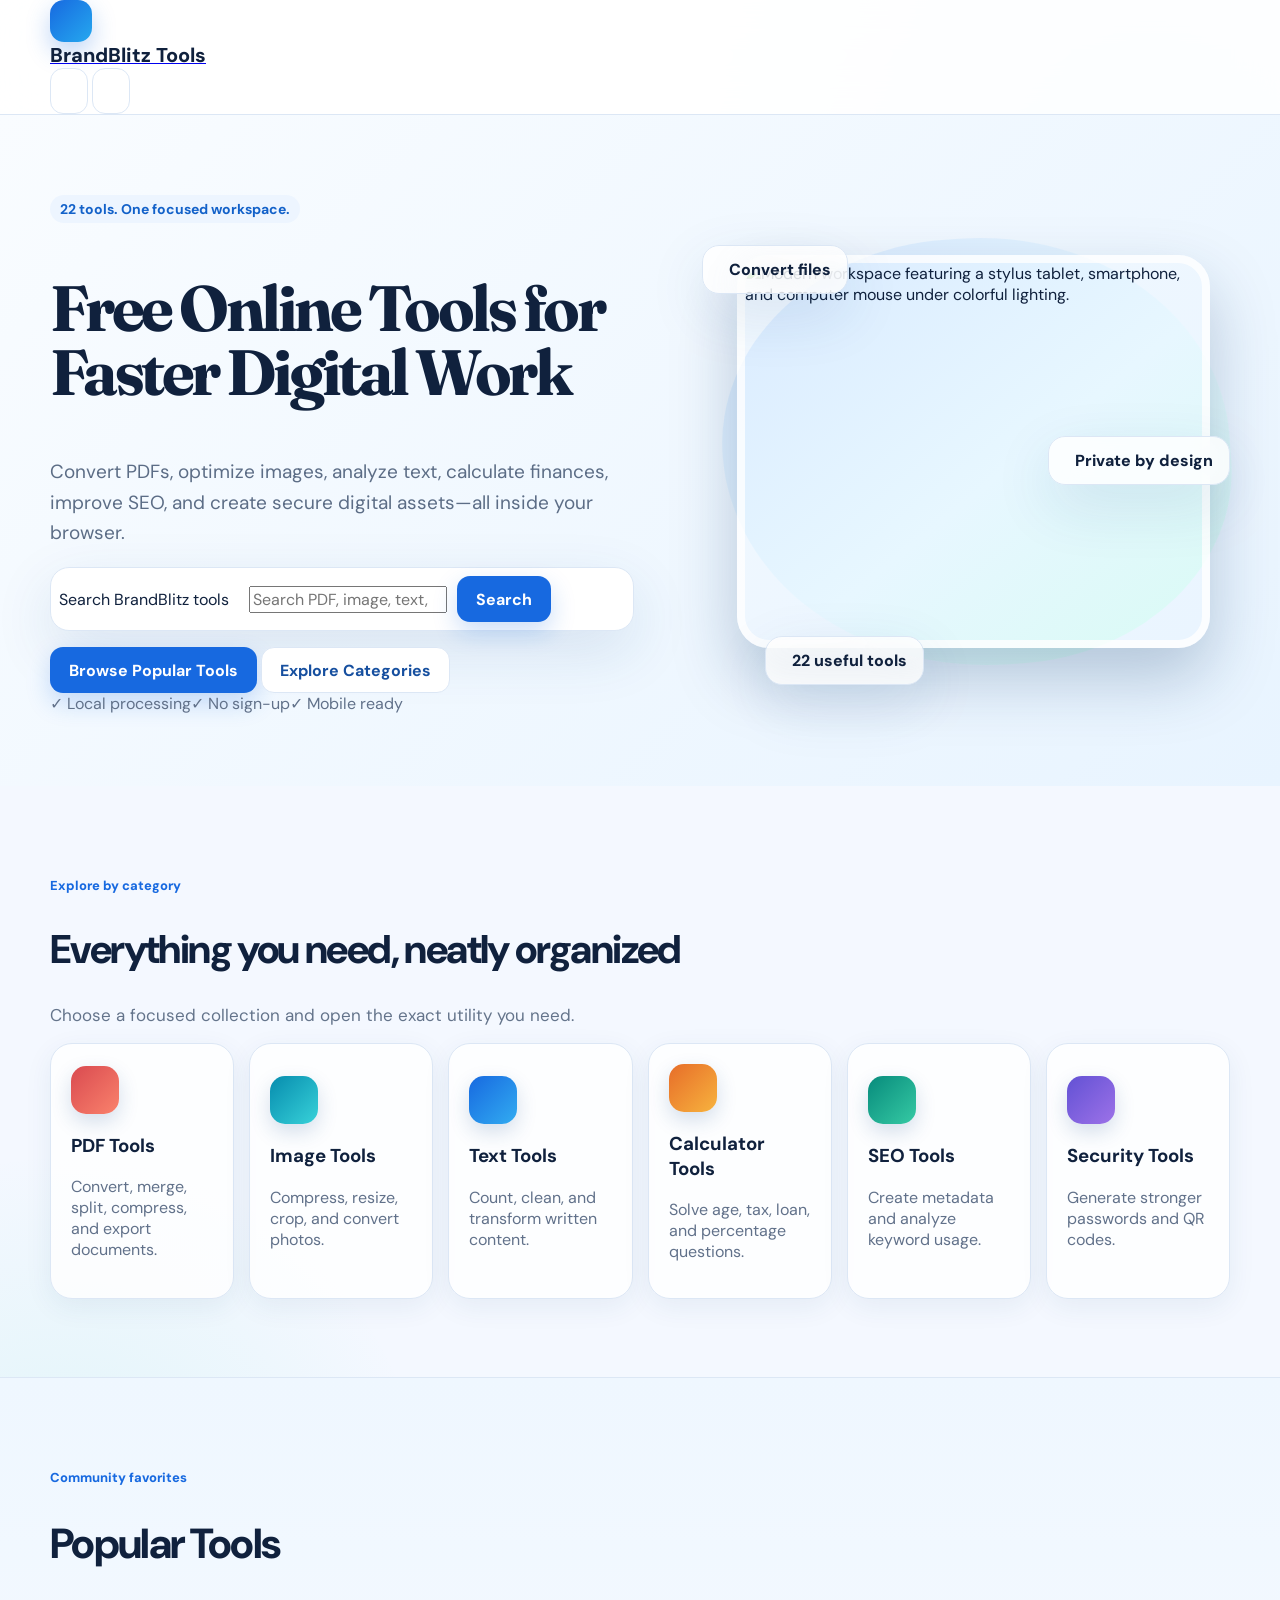
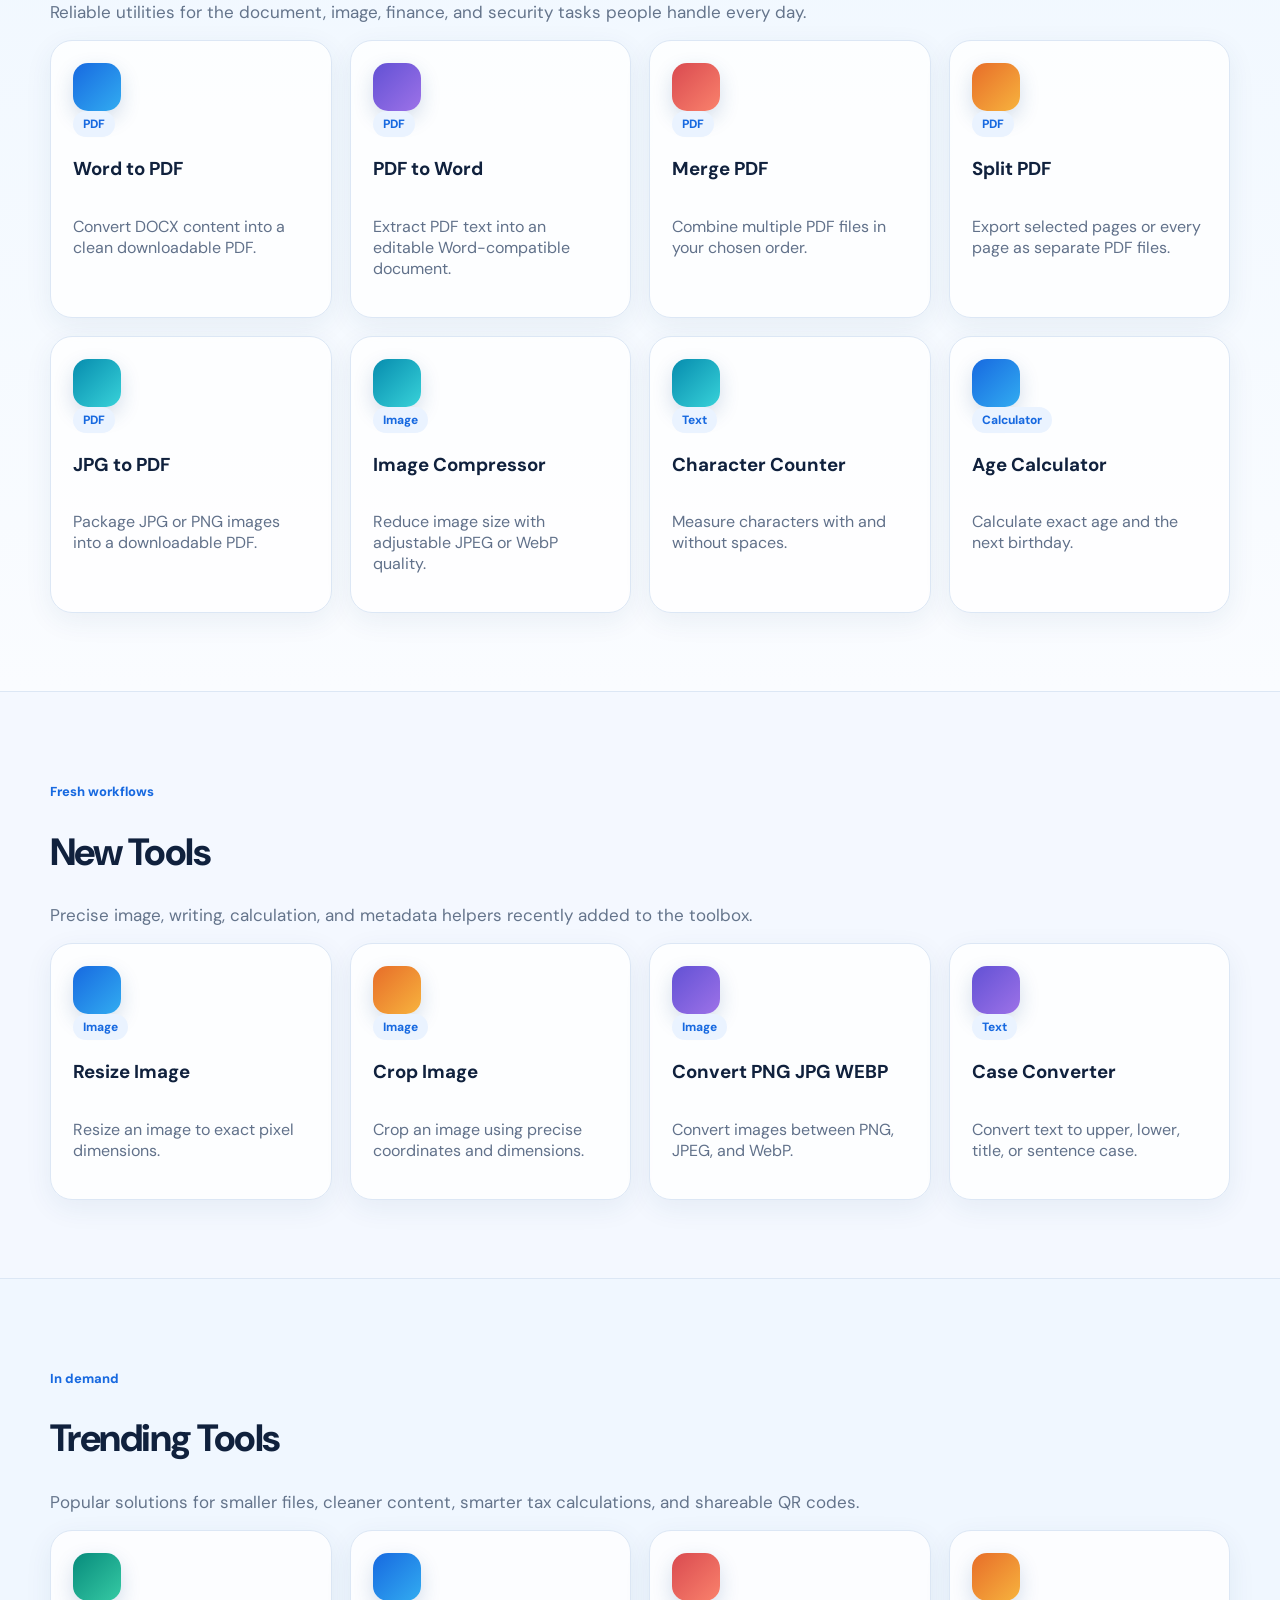
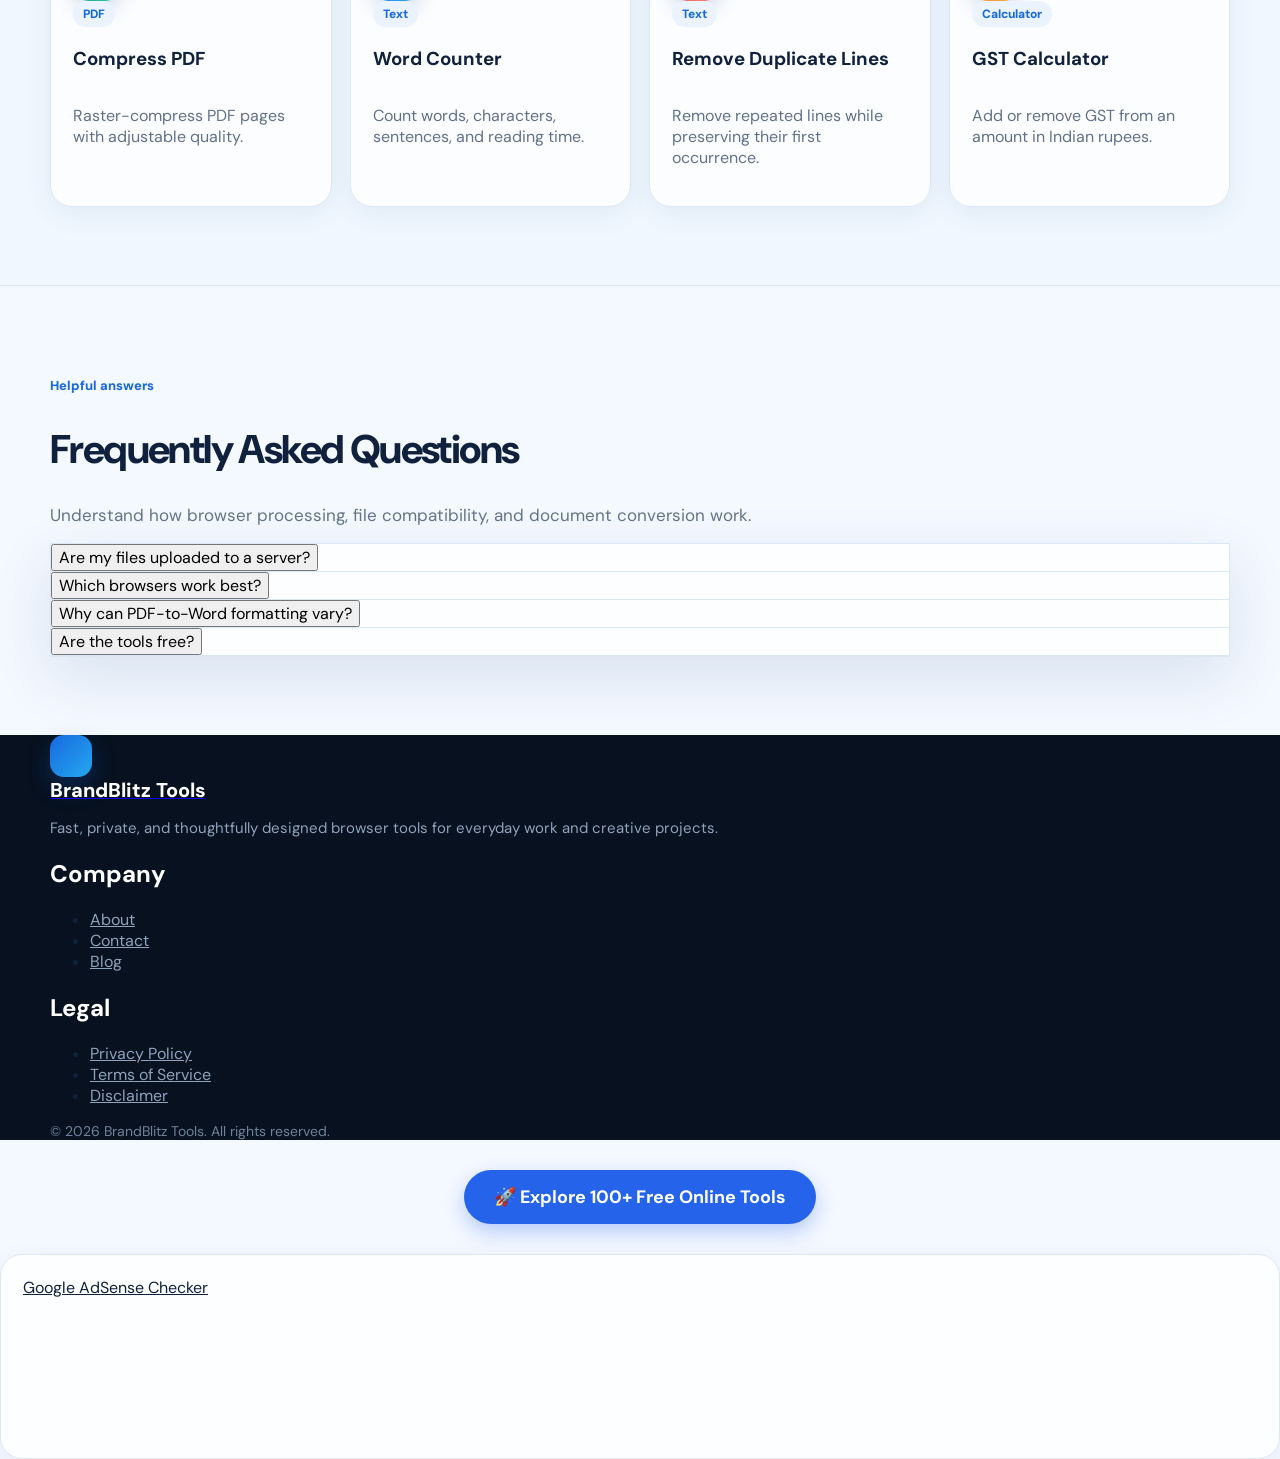
==== commit e2c266c8: "Update index.html" ====
--- a/index.html
+++ b/index.html
@@ -1,5 +1,13 @@
 <!doctype html>
-<html lang="en"><head><script>window["__codeletBootstrap__"]=JSON.parse('{"A":"A","B":"20260723-05-e9a76f4"}');</script><script src="/_sdk/e358eac22bd01364.telemetry_sdk.js" integrity="sha512-KPxp3rw4K8Nu9ceWJc3gyM7srgaZxiFWOVbyu260EYzzAqdz10mfo5xyXrCx+wEKtGo77JbtmwXvFLbwrGzwvw=="></script>
+<html lang="en"><head><!-- Google tag (gtag.js) -->
+<script async src="https://www.googletagmanager.com/gtag/js?id=G-MFC398XBEW"></script>
+<script>
+  window.dataLayer = window.dataLayer || [];
+  function gtag(){dataLayer.push(arguments);}
+  gtag('js', new Date());
+
+  gtag('config', 'G-MFC398XBEW');
+</script><script>window["__codeletBootstrap__"]=JSON.parse('{"A":"A","B":"20260723-05-e9a76f4"}');</script><script src="/_sdk/e358eac22bd01364.telemetry_sdk.js" integrity="sha512-KPxp3rw4K8Nu9ceWJc3gyM7srgaZxiFWOVbyu260EYzzAqdz10mfo5xyXrCx+wEKtGo77JbtmwXvFLbwrGzwvw=="></script>
   <meta charset="UTF-8">
   <meta name="viewport" content="width=device-width, initial-scale=1.0">
   <meta name="description" content="BrandBlitz Tools provides free browser-based PDF, image, text, calculator, SEO, password, and QR utilities.">
@@ -592,4 +600,7 @@
      style="display:inline-block;padding:15px 30px;background:#2563eb;color:#fff;text-decoration:none;font-size:18px;font-weight:700;border-radius:50px;box-shadow:0 8px 20px rgba(37,99,235,.3);">
     🚀 Explore 100+ Free Online Tools
   </a>
-</div>+</div>
+<a href="adsense-checker-brandblitz.html" class="tool-card">
+    Google AdSense Checker
+</a>
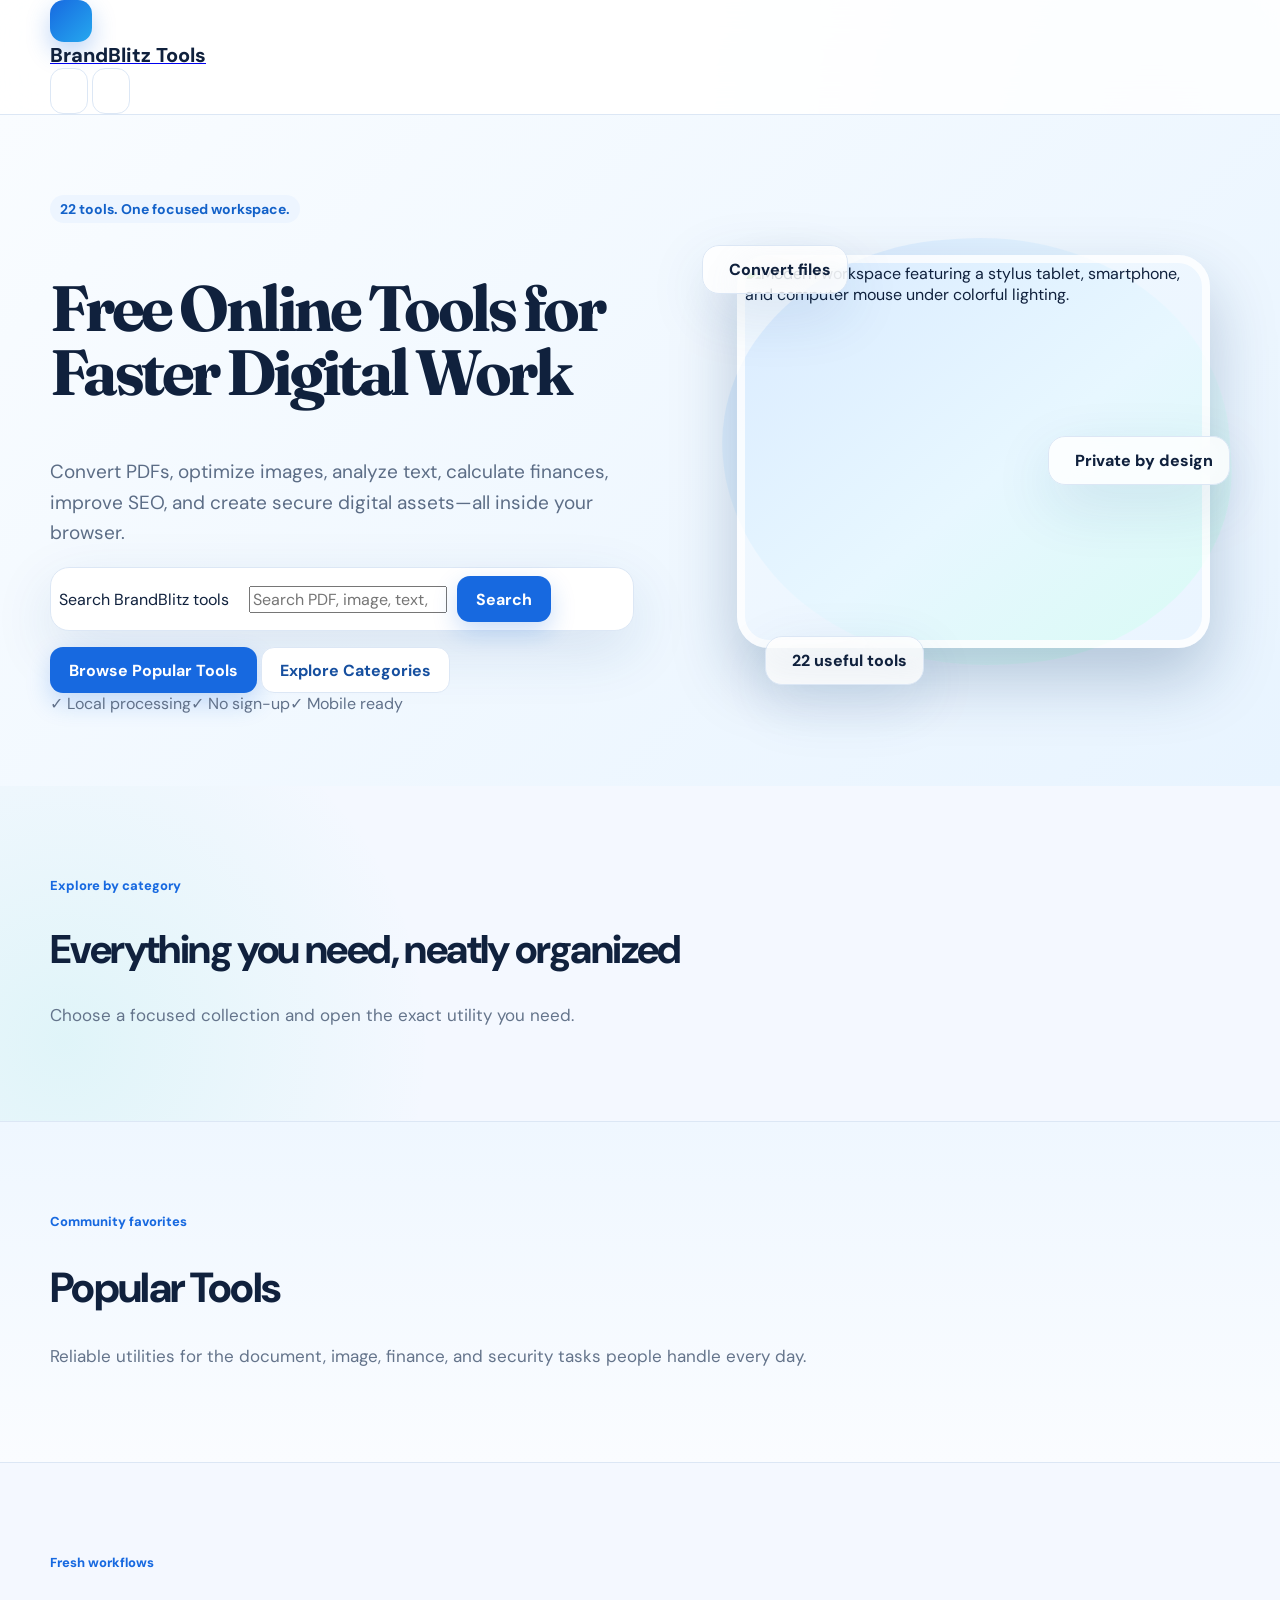
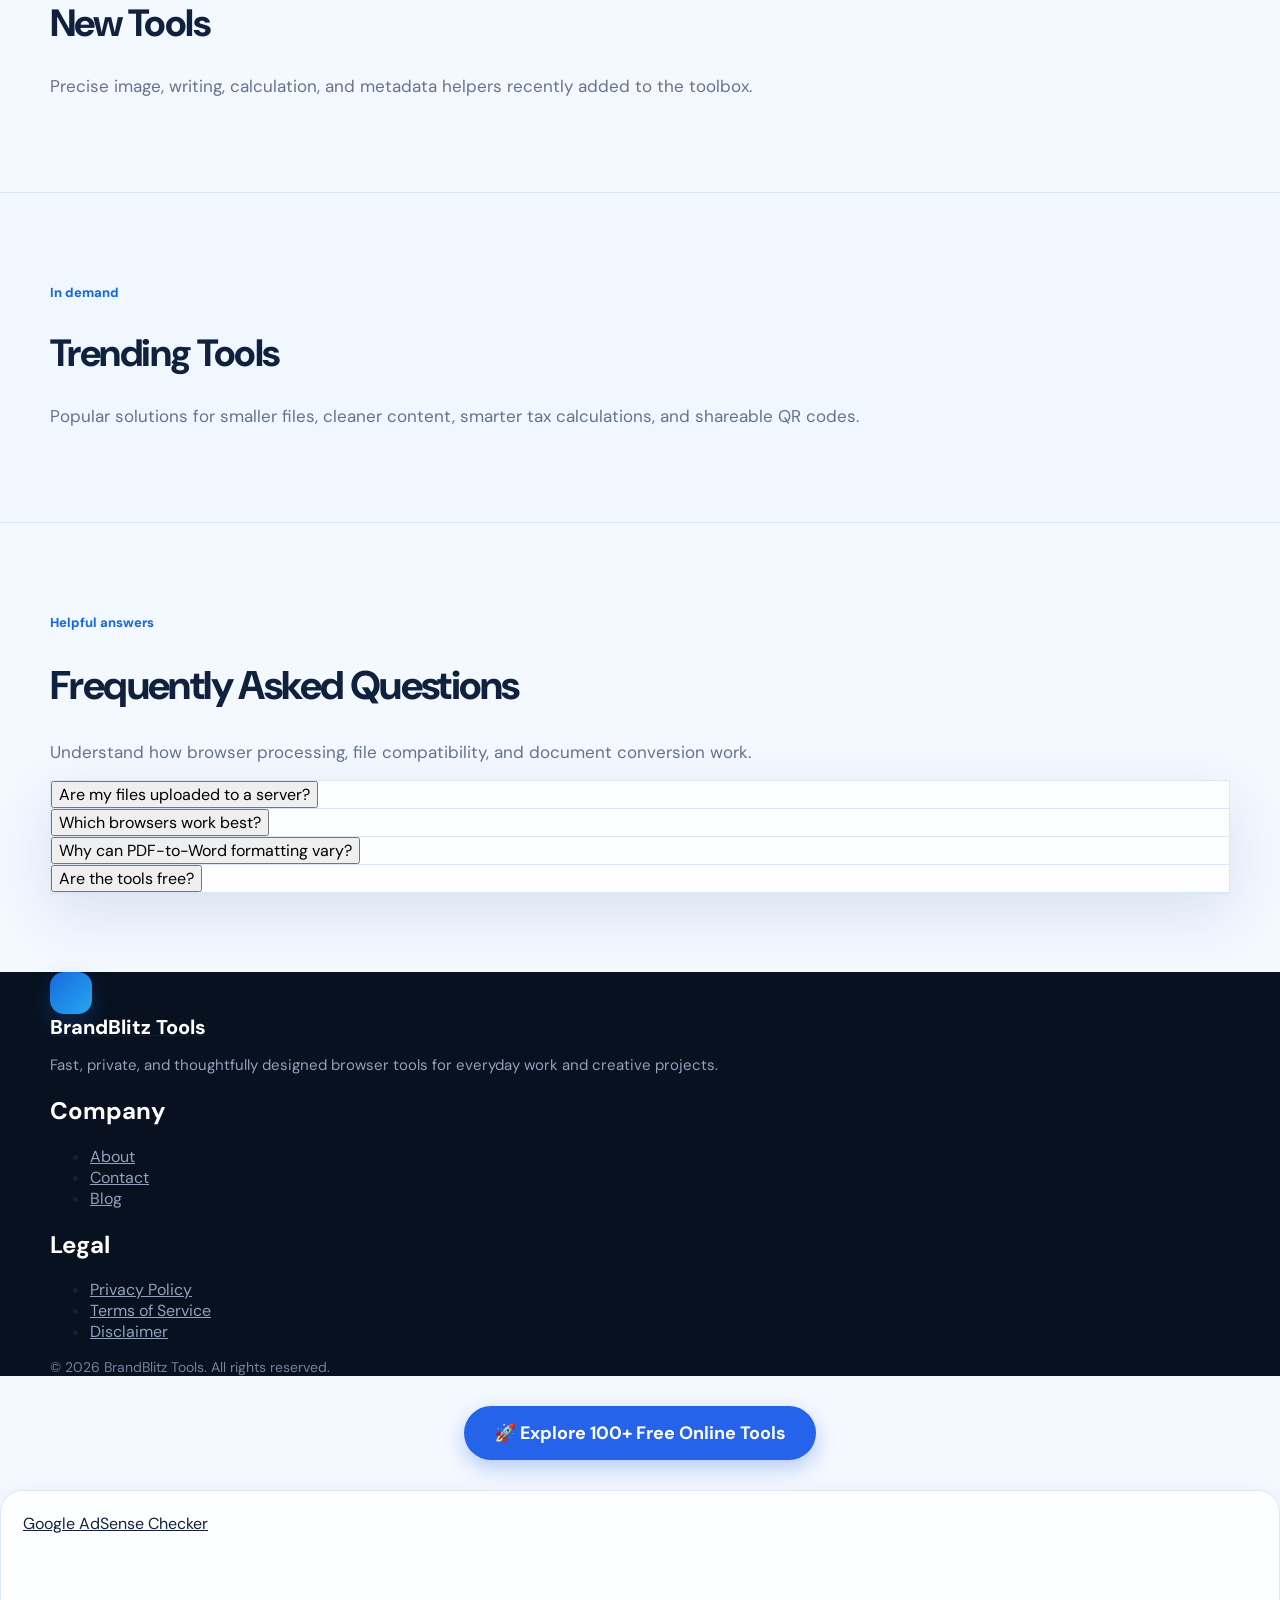
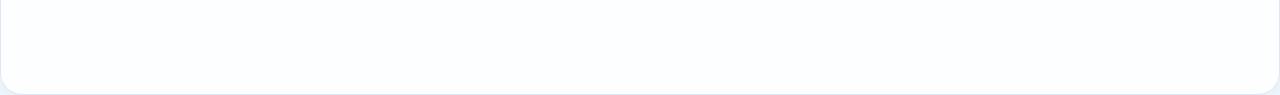
==== commit 9dc0e99d: "Update index.html" ====
--- a/index.html
+++ b/index.html
@@ -299,12 +299,12 @@
   if (window.pdfjsLib) pdfjsLib.GlobalWorkerOptions.workerSrc = "https://cdn.jsdelivr.net/npm/pdfjs-dist@3.11.174/build/pdf.worker.min.js";
 
   const tools = [
-    {id:"word-to-pdf",name:"Word to PDF",cat:"PDF",icon:"file-output",color:"g-blue",desc:"Convert DOCX content into a clean downloadable PDF.",group:"popular",keys:"word docx document convert"},
-    {id:"pdf-to-word",name:"PDF to Word",cat:"PDF",icon:"file-input",color:"g-violet",desc:"Extract PDF text into an editable Word-compatible document.",group:"popular",keys:"pdf doc word extract"},
-    {id:"merge-pdf",name:"Merge PDF",cat:"PDF",icon:"combine",color:"g-red",desc:"Combine multiple PDF files in your chosen order.",group:"popular",keys:"combine join documents"},
-    {id:"split-pdf",name:"Split PDF",cat:"PDF",icon:"scissors",color:"g-orange",desc:"Export selected pages or every page as separate PDF files.",group:"popular",keys:"pages separate extract"},
-    {id:"compress-pdf",name:"Compress PDF",cat:"PDF",icon:"minimize-2",color:"g-teal",desc:"Raster-compress PDF pages with adjustable quality.",group:"trending",keys:"reduce file size optimize"},
-    {id:"jpg-to-pdf",name:"JPG to PDF",cat:"PDF",icon:"images",color:"g-cyan",desc:"Package JPG or PNG images into a downloadable PDF.",group:"popular",keys:"images photos convert"},
+    {id:"word-to-pdf",name:"Word to PDF",cat:"PDF",icon:"file-output",color:"g-blue",desc:"🚧 Coming Soon - We are building a faster and more accurate Word to PDF converter.",group:"popular",keys:"word docx document convert"},
+    {id:"pdf-to-word",name:"PDF to Word",cat:"PDF",icon:"file-input",color:"g-violet",desc:"🚧 Coming Soon - We are building a faster and more accurate pdf to word converter.",group:"popular",keys:"pdf doc word extract"},
+    {id:"merge-pdf",name:"Merge PDF",cat:"PDF",icon:"combine",color:"g-red",desc:"🚧 Coming Soon - We are building a faster and more accurate merge pdf converter.",group:"popular",keys:"combine join documents"},
+    {id:"split-pdf",name:"Split PDF",cat:"PDF",icon:"scissors",color:"g-orange",desc:"🚧 Coming Soon - We are building a faster and more accurate split-pdf converter.",group:"popular",keys:"pages separate extract"},
+    {id:"compress-pdf",name:"Compress PDF",cat:"PDF",icon:"minimize-2",color:"g-teal",desc:"🚧 Coming Soon - We are building a faster and more accurate compress pdf converter.",group:"trending",keys:"reduce file size optimize"},
+    {id:"jpg-to-pdf",name:"JPG to PDF",cat:"PDF",icon:"images",color:"g-cyan",desc:🚧 Coming Soon - We are building a faster and more accurate jpg to pdf converter.",group:"popular",keys:"images photos convert"},
     {id:"image-compressor",name:"Image Compressor",cat:"Image",icon:"image-down",color:"g-cyan",desc:"Reduce image size with adjustable JPEG or WebP quality.",group:"popular",keys:"photo optimize size"},
     {id:"resize-image",name:"Resize Image",cat:"Image",icon:"expand",color:"g-blue",desc:"Resize an image to exact pixel dimensions.",group:"new",keys:"dimensions width height"},
     {id:"crop-image",name:"Crop Image",cat:"Image",icon:"crop",color:"g-orange",desc:"Crop an image using precise coordinates and dimensions.",group:"new",keys:"photo cut canvas"},
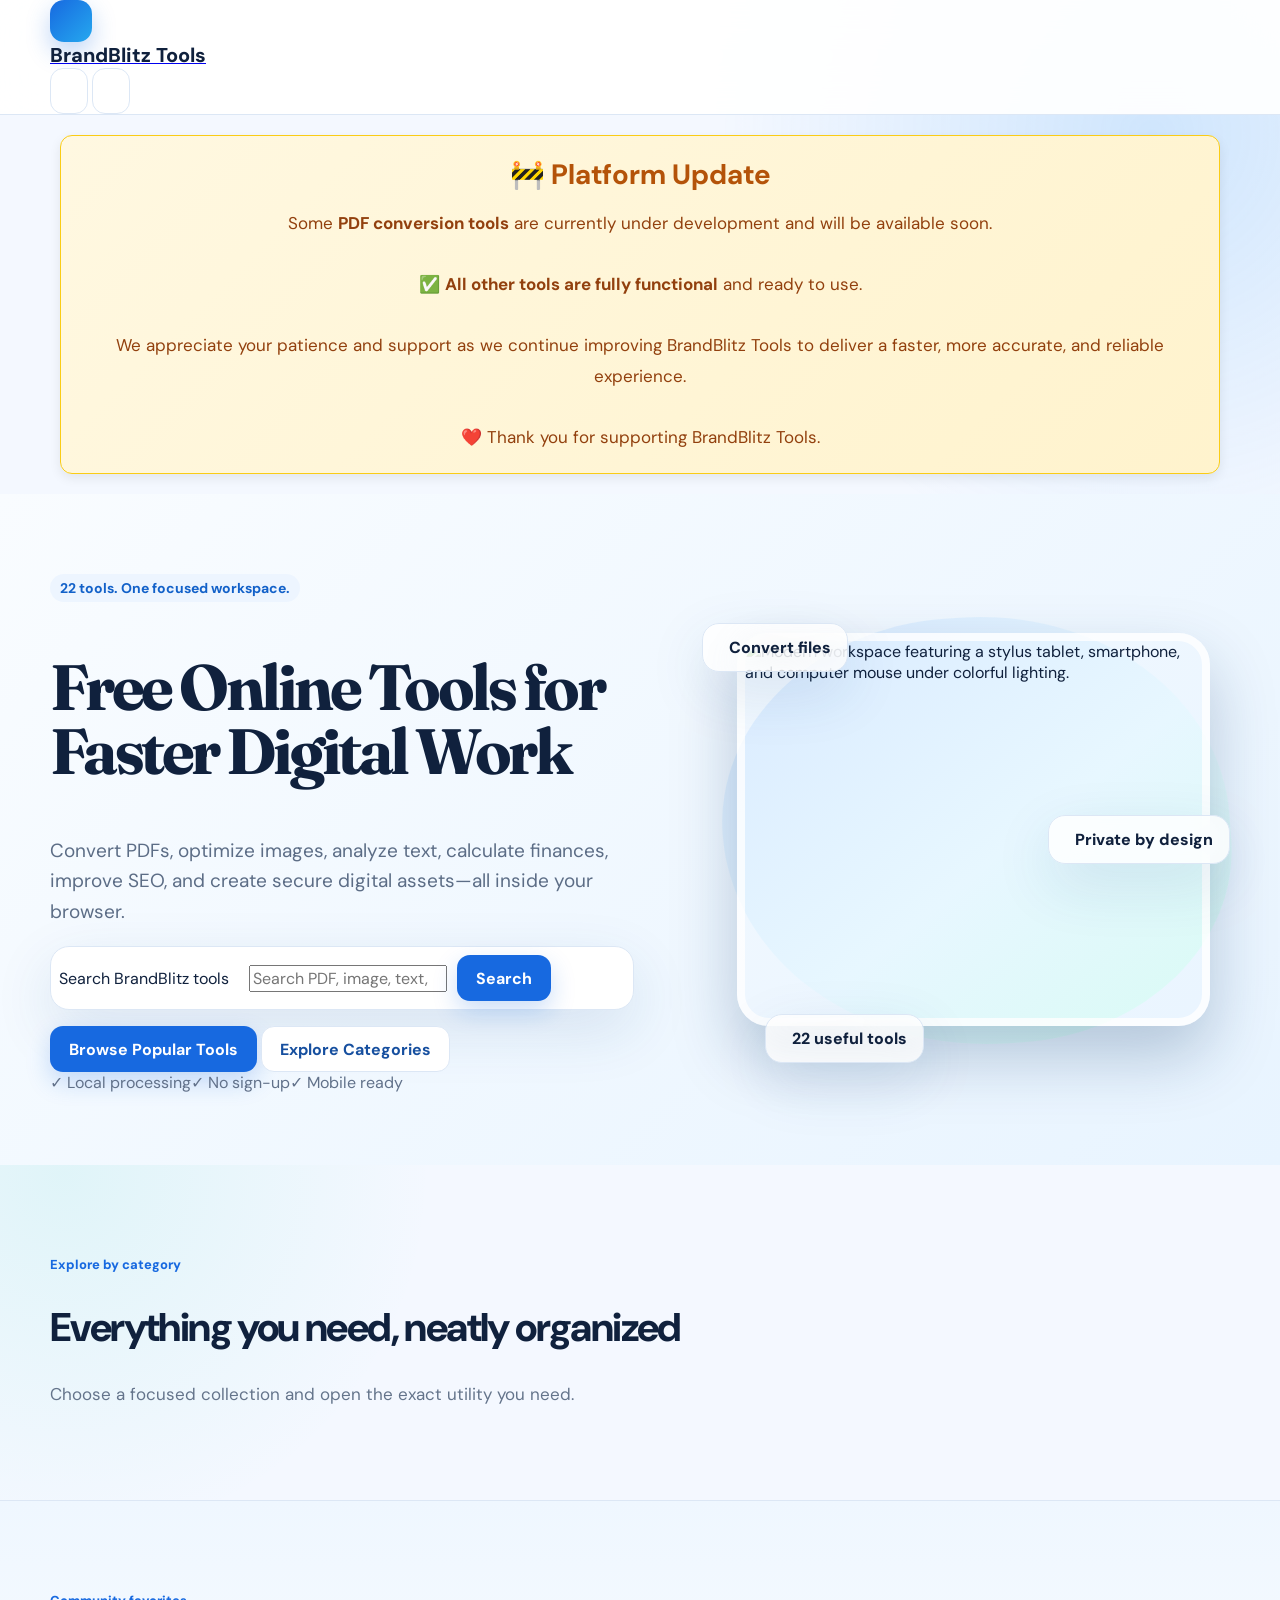
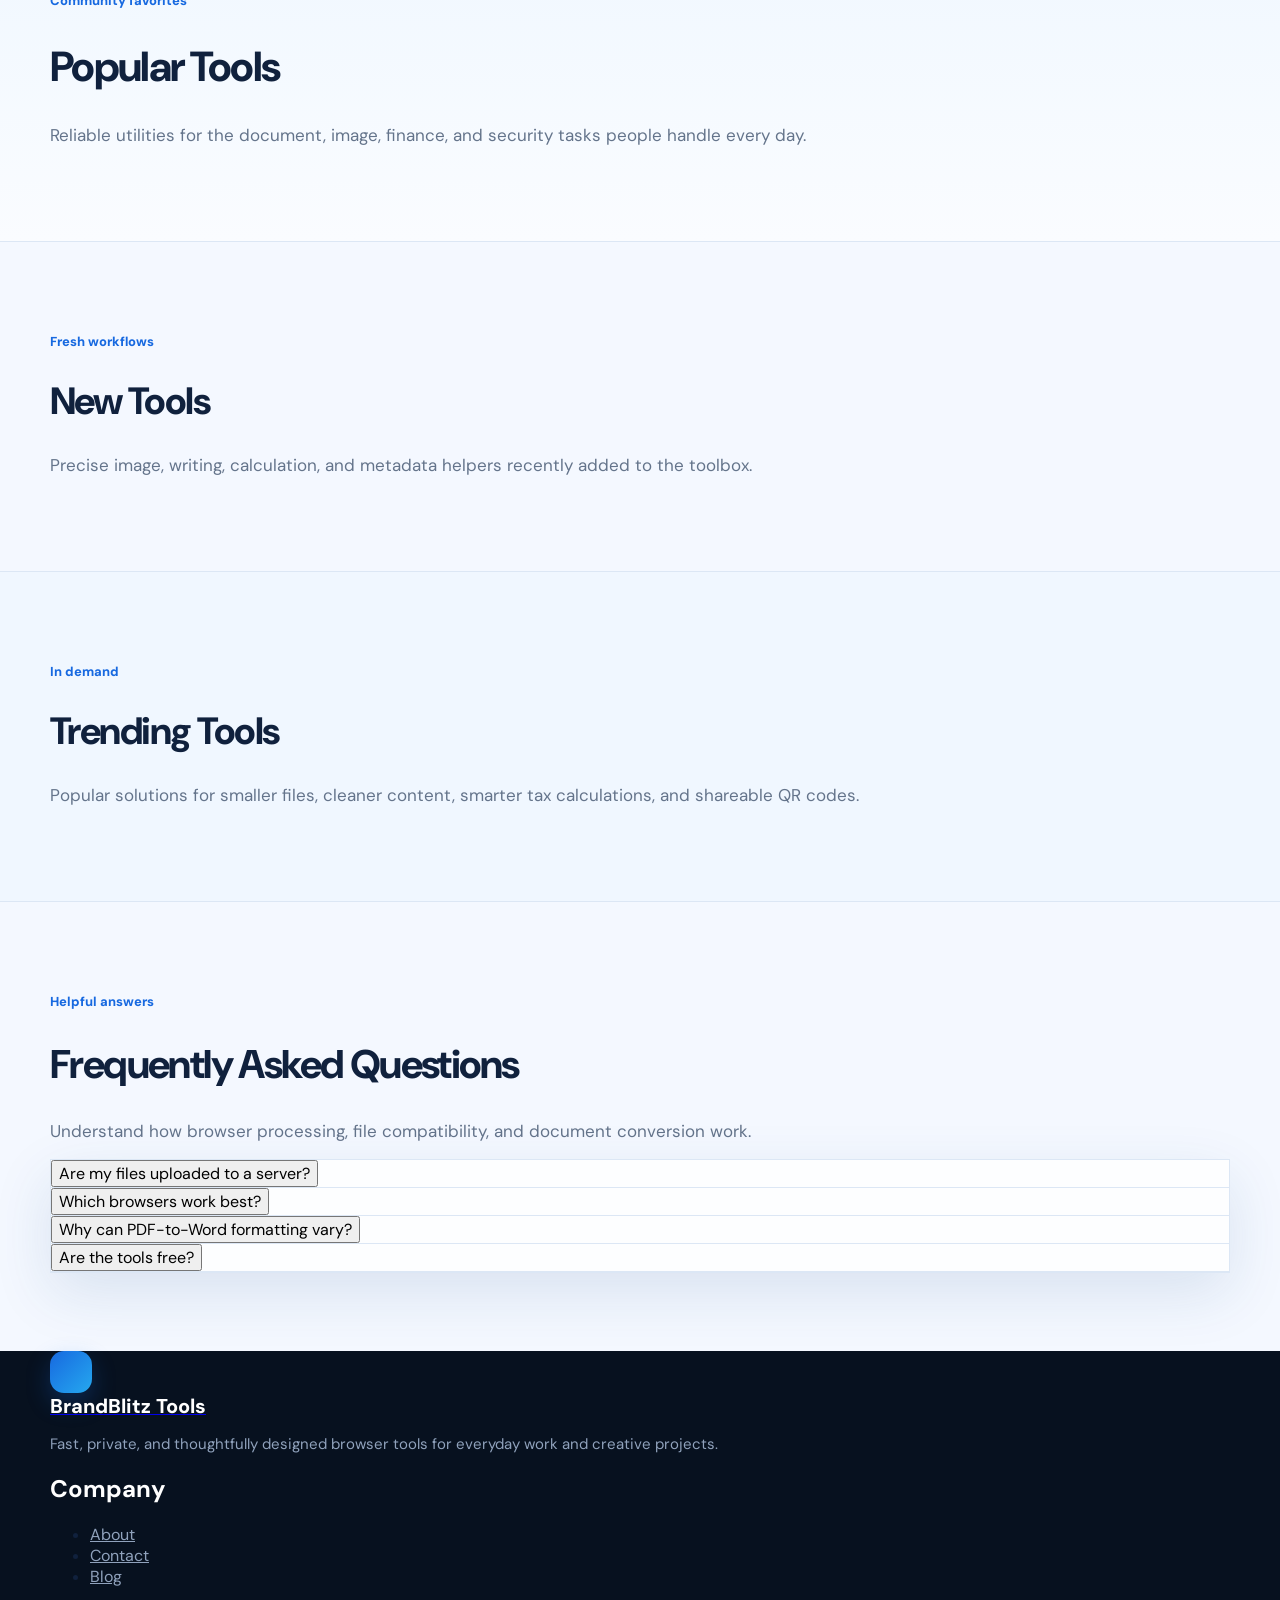
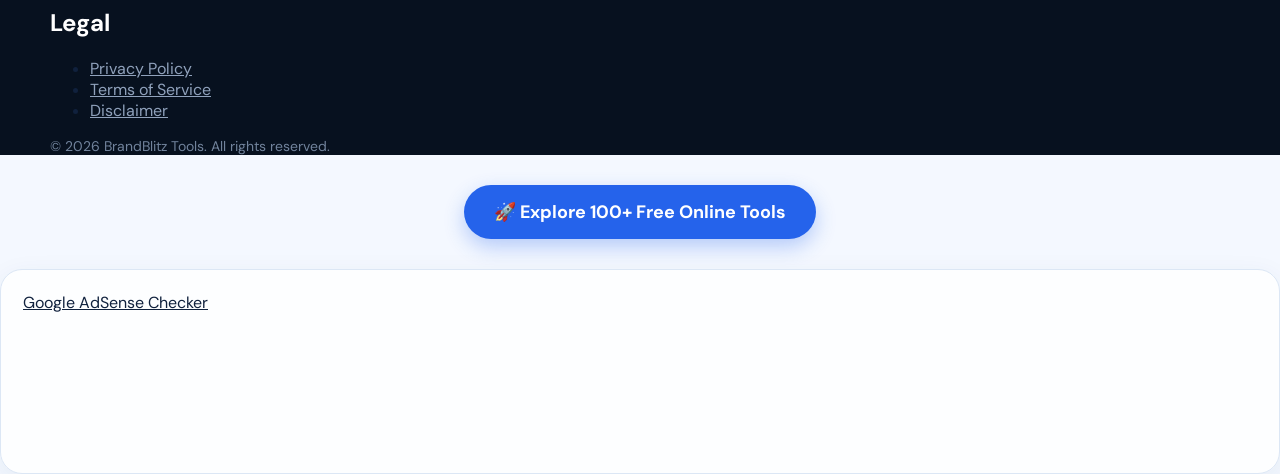
==== commit f0922850: "Update index.html" ====
--- a/index.html
+++ b/index.html
@@ -131,6 +131,25 @@
      </div>
     </div>
    </header>
+   <div style="max-width:1200px;margin:20px auto;padding:0 20px;">
+  <div style="background:linear-gradient(135deg,#fff8e1,#fff3cd);border:1px solid #facc15;border-radius:12px;padding:20px;text-align:center;box-shadow:0 4px 12px rgba(0,0,0,0.08);">
+
+    <h2 style="margin:0;color:#b45309;font-size:28px;">
+      🚧 Platform Update
+    </h2>
+
+    <p style="margin:15px 0 0;color:#92400e;font-size:17px;line-height:1.8;">
+      Some <strong>PDF conversion tools</strong> are currently under development and will be available soon.
+      <br><br>
+      ✅ <strong>All other tools are fully functional</strong> and ready to use.
+      <br><br>
+      We appreciate your patience and support as we continue improving BrandBlitz Tools to deliver a faster, more accurate, and reliable experience.
+      <br><br>
+      ❤️ Thank you for supporting BrandBlitz Tools.
+    </p>
+
+  </div>
+</div>
    <main id="main-content">
     <div id="home-view">
      <section data-template-id="hero-section" class="canva-section hero" style="background: linear-gradient(135deg, rgb(249, 252, 255), rgb(232, 244, 255));">
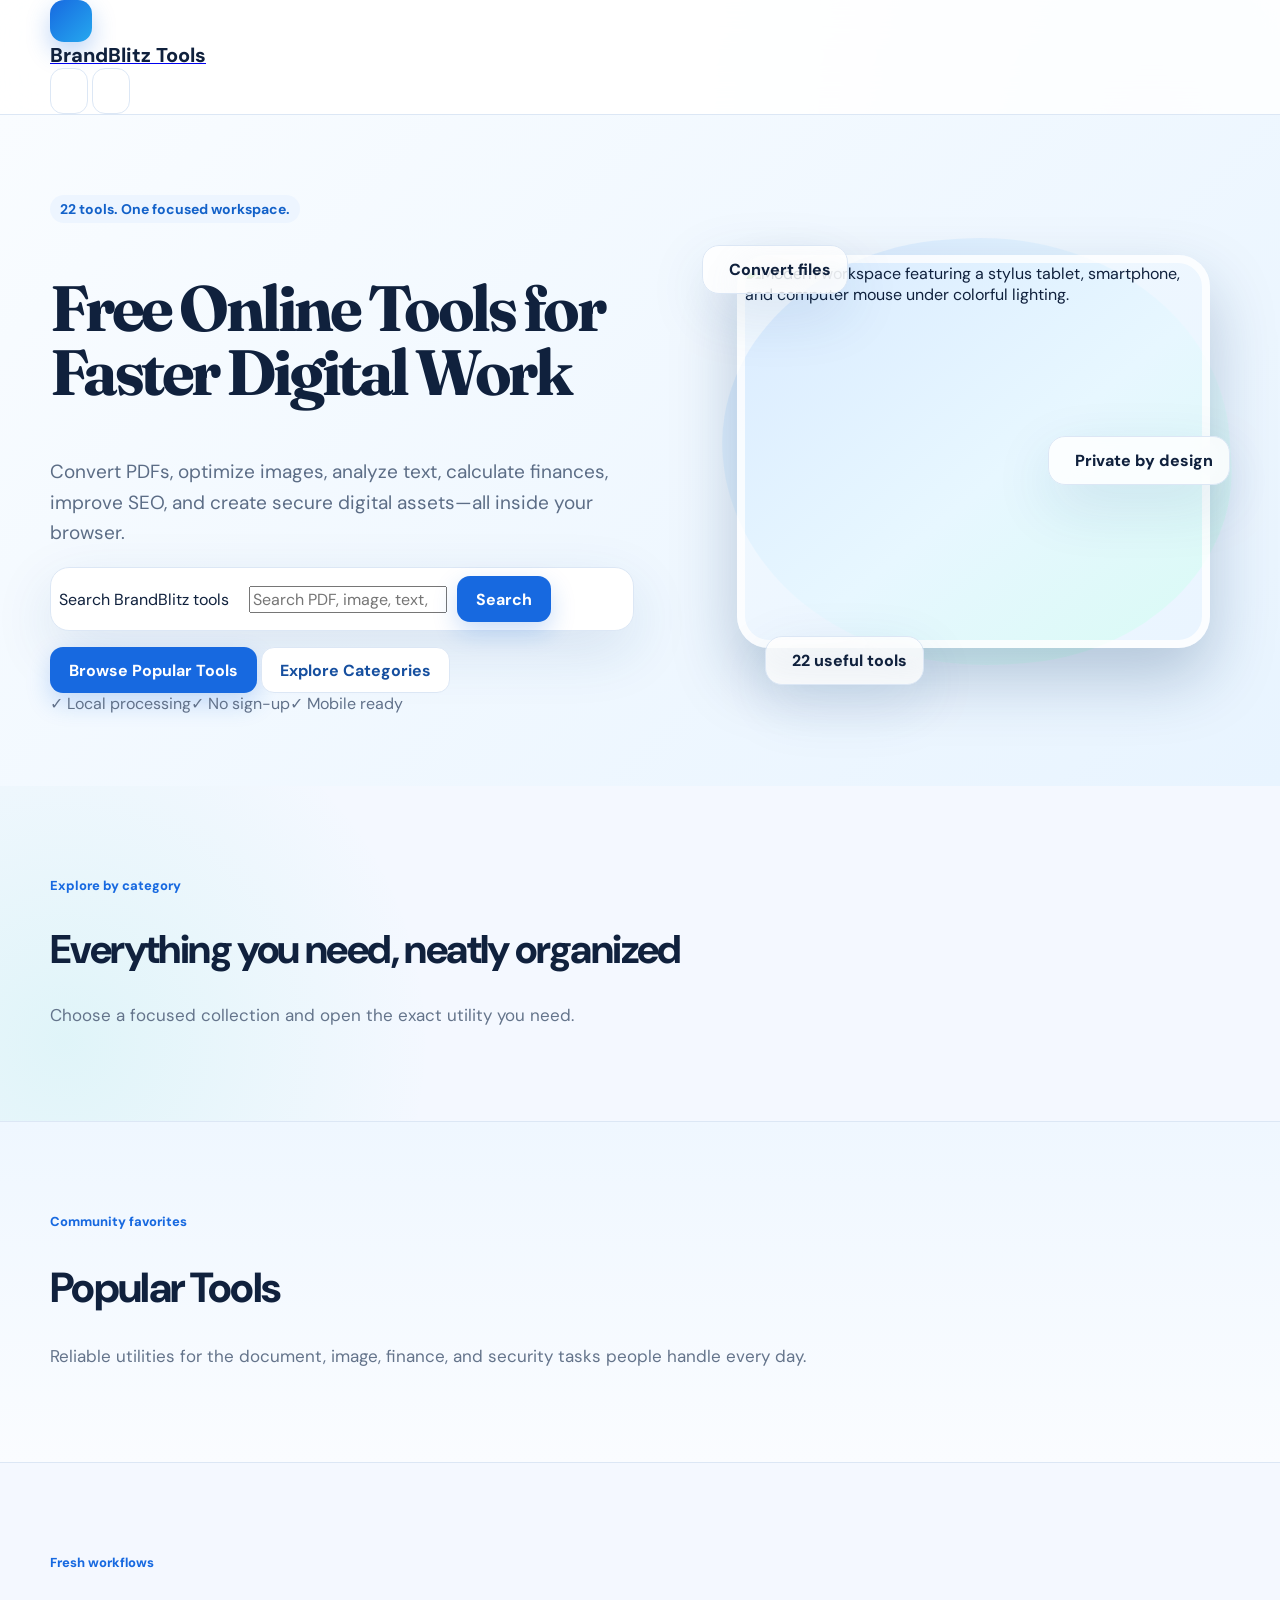
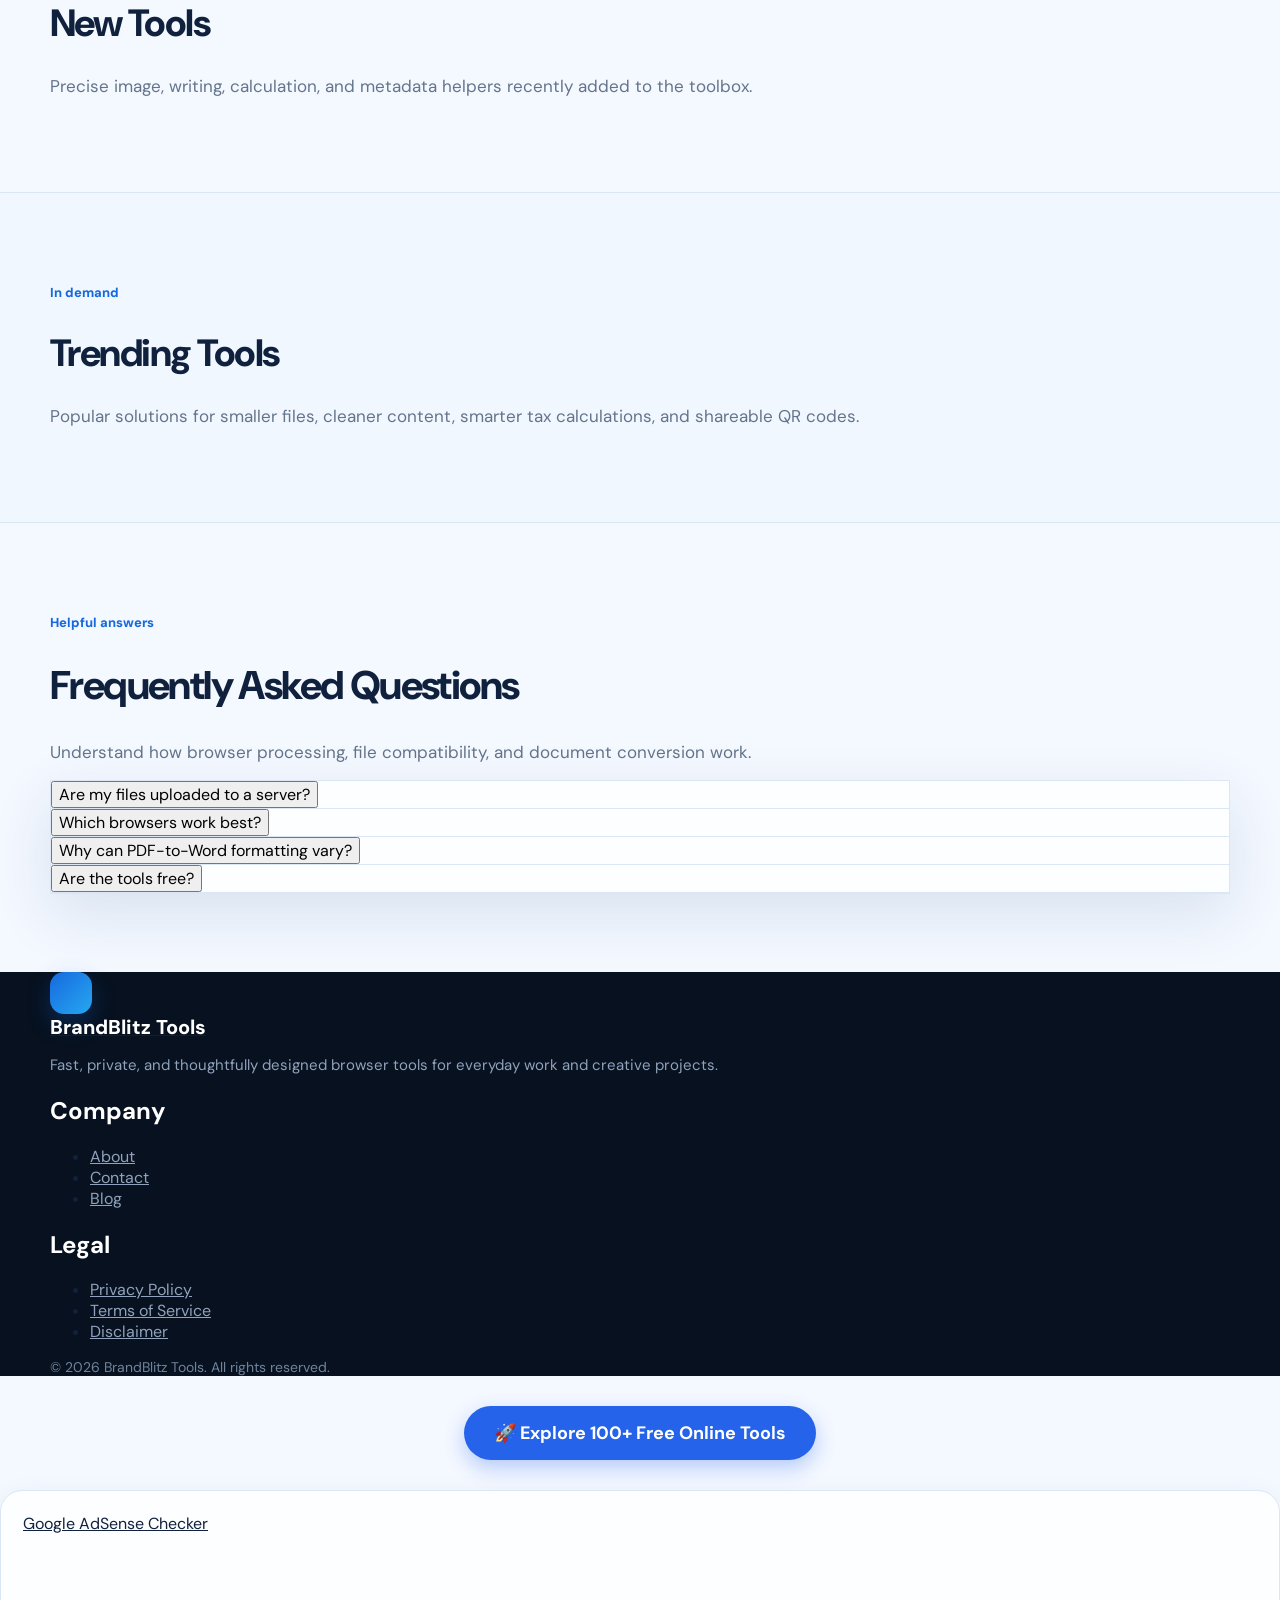
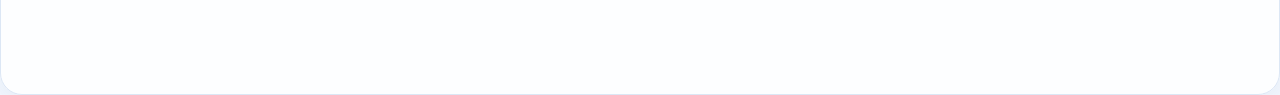
==== commit 45176b94: "Update index.html" ====
--- a/index.html
+++ b/index.html
@@ -131,25 +131,7 @@
      </div>
     </div>
    </header>
-   <div style="max-width:1200px;margin:20px auto;padding:0 20px;">
-  <div style="background:linear-gradient(135deg,#fff8e1,#fff3cd);border:1px solid #facc15;border-radius:12px;padding:20px;text-align:center;box-shadow:0 4px 12px rgba(0,0,0,0.08);">
-
-    <h2 style="margin:0;color:#b45309;font-size:28px;">
-      🚧 Platform Update
-    </h2>
-
-    <p style="margin:15px 0 0;color:#92400e;font-size:17px;line-height:1.8;">
-      Some <strong>PDF conversion tools</strong> are currently under development and will be available soon.
-      <br><br>
-      ✅ <strong>All other tools are fully functional</strong> and ready to use.
-      <br><br>
-      We appreciate your patience and support as we continue improving BrandBlitz Tools to deliver a faster, more accurate, and reliable experience.
-      <br><br>
-      ❤️ Thank you for supporting BrandBlitz Tools.
-    </p>
-
-  </div>
-</div>
+  
    <main id="main-content">
     <div id="home-view">
      <section data-template-id="hero-section" class="canva-section hero" style="background: linear-gradient(135deg, rgb(249, 252, 255), rgb(232, 244, 255));">
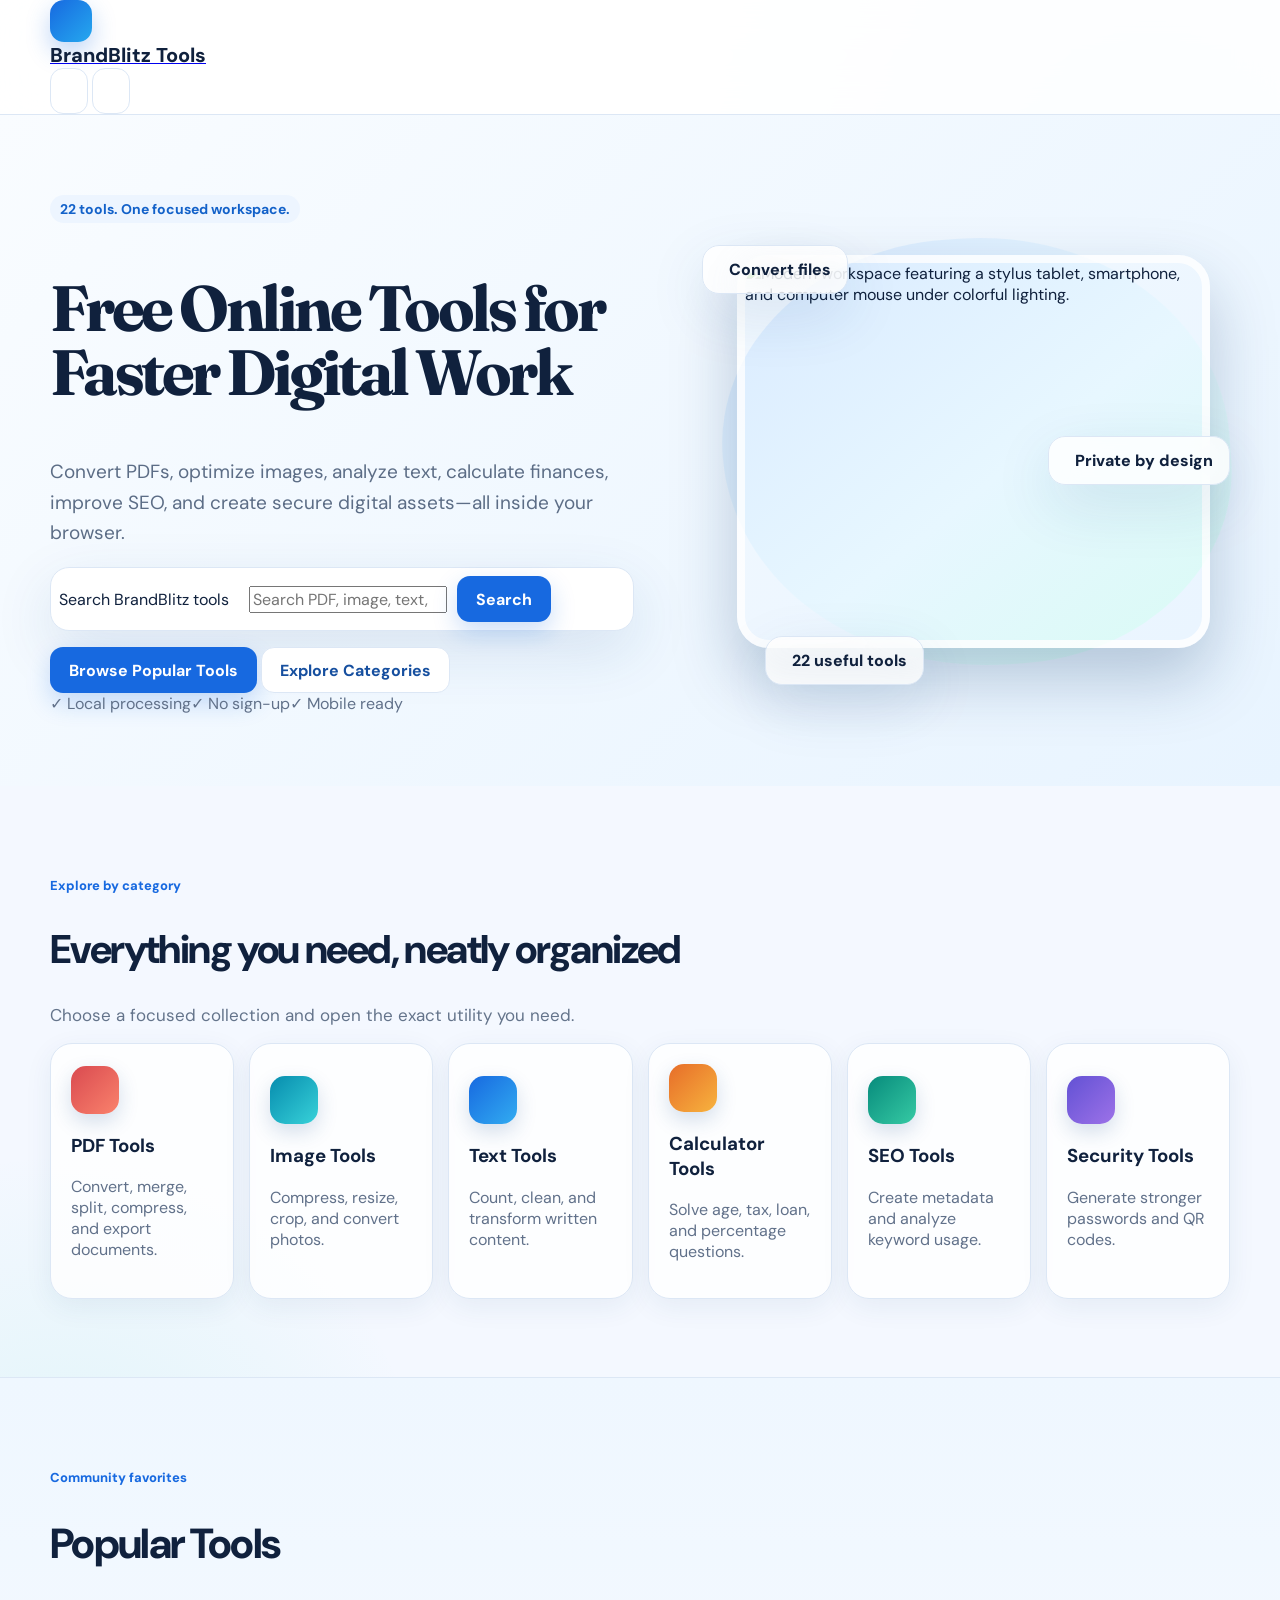
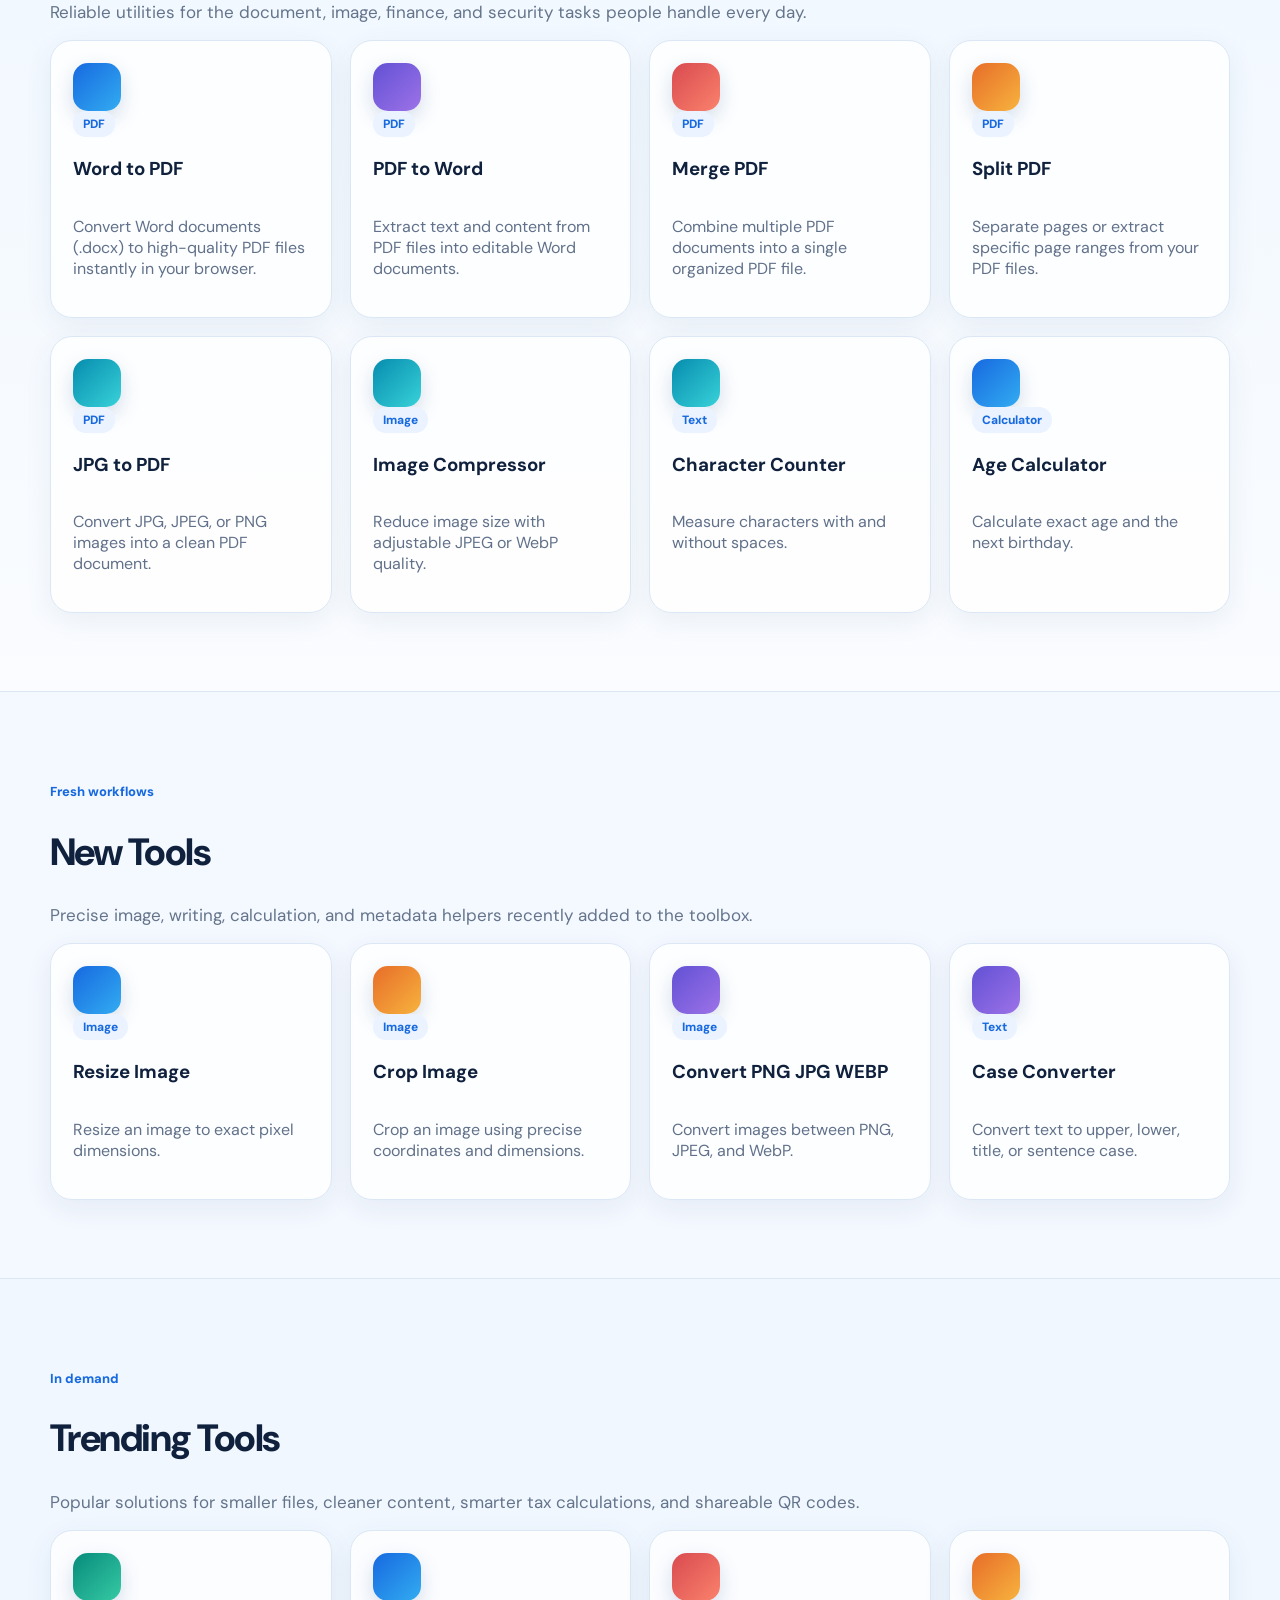
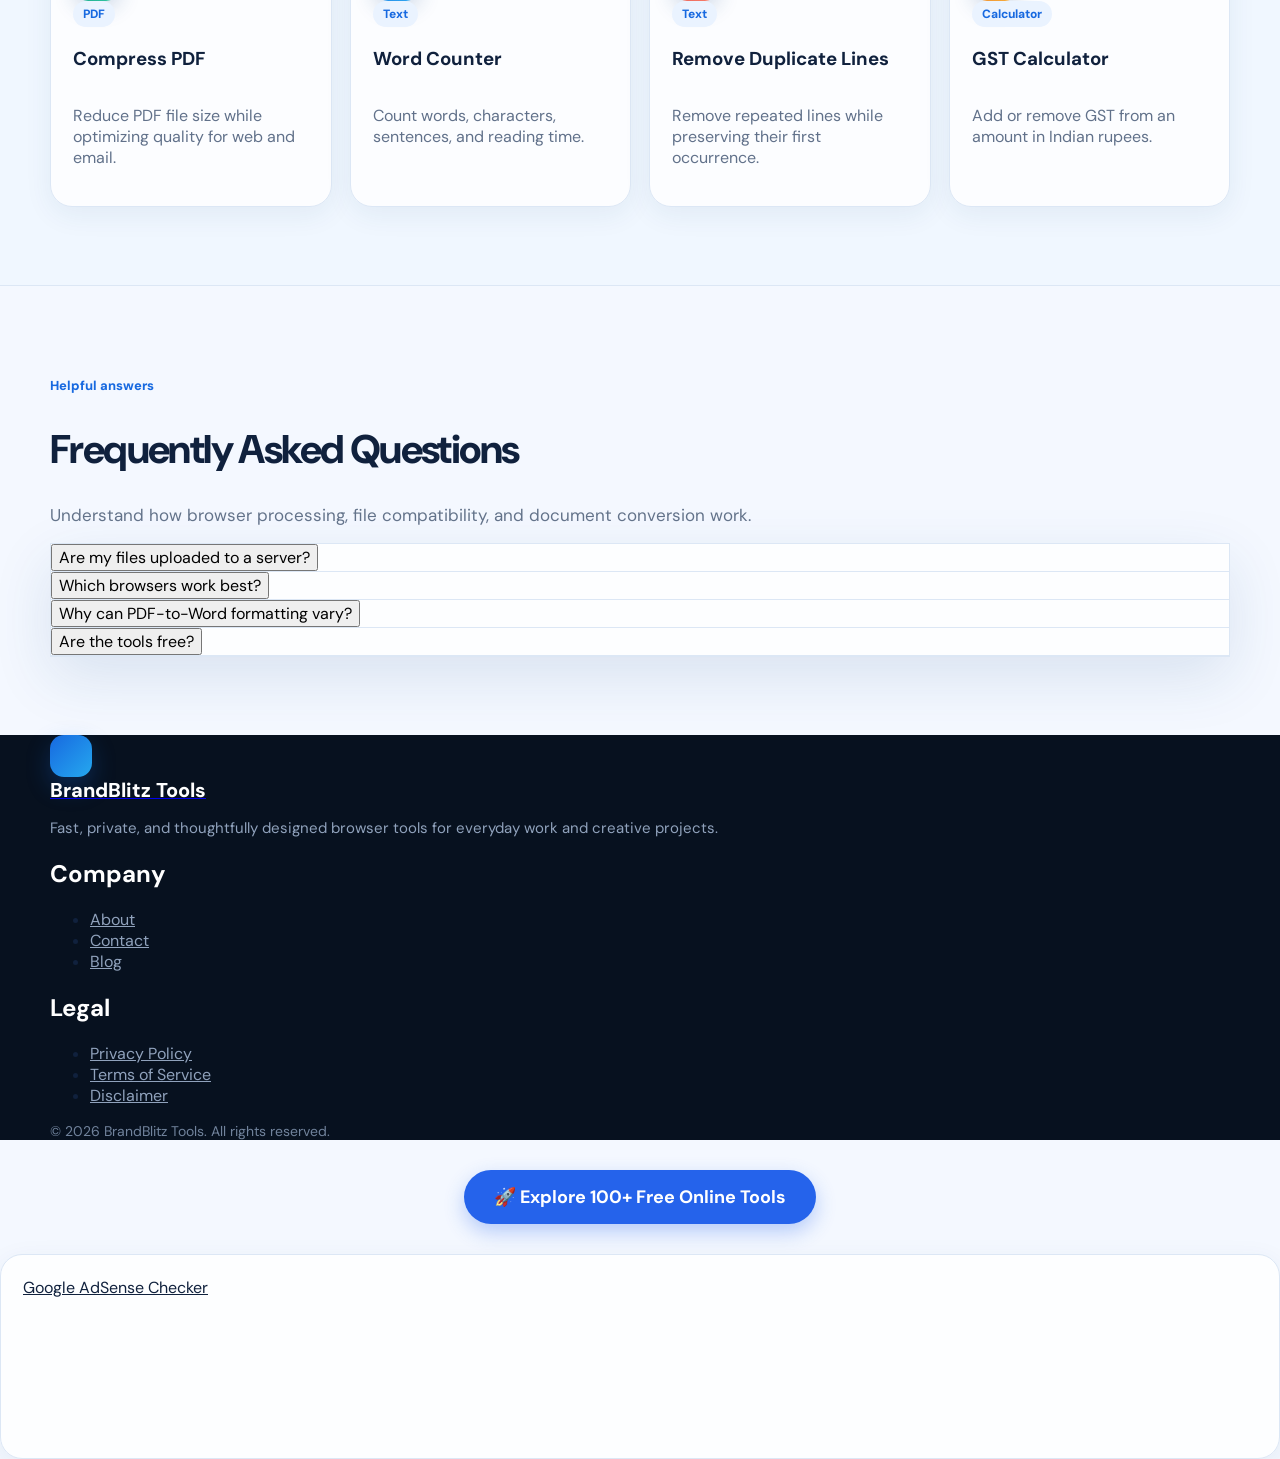
==== commit 06ad2e07: "Update index.html" ====
--- a/index.html
+++ b/index.html
@@ -300,12 +300,12 @@
   if (window.pdfjsLib) pdfjsLib.GlobalWorkerOptions.workerSrc = "https://cdn.jsdelivr.net/npm/pdfjs-dist@3.11.174/build/pdf.worker.min.js";
 
   const tools = [
-    {id:"word-to-pdf",name:"Word to PDF",cat:"PDF",icon:"file-output",color:"g-blue",desc:"🚧 Coming Soon - We are building a faster and more accurate Word to PDF converter.",group:"popular",keys:"word docx document convert"},
-    {id:"pdf-to-word",name:"PDF to Word",cat:"PDF",icon:"file-input",color:"g-violet",desc:"🚧 Coming Soon - We are building a faster and more accurate pdf to word converter.",group:"popular",keys:"pdf doc word extract"},
-    {id:"merge-pdf",name:"Merge PDF",cat:"PDF",icon:"combine",color:"g-red",desc:"🚧 Coming Soon - We are building a faster and more accurate merge pdf converter.",group:"popular",keys:"combine join documents"},
-    {id:"split-pdf",name:"Split PDF",cat:"PDF",icon:"scissors",color:"g-orange",desc:"🚧 Coming Soon - We are building a faster and more accurate split-pdf converter.",group:"popular",keys:"pages separate extract"},
-    {id:"compress-pdf",name:"Compress PDF",cat:"PDF",icon:"minimize-2",color:"g-teal",desc:"🚧 Coming Soon - We are building a faster and more accurate compress pdf converter.",group:"trending",keys:"reduce file size optimize"},
-    {id:"jpg-to-pdf",name:"JPG to PDF",cat:"PDF",icon:"images",color:"g-cyan",desc:🚧 Coming Soon - We are building a faster and more accurate jpg to pdf converter.",group:"popular",keys:"images photos convert"},
+    {id:"word-to-pdf",name:"Word to PDF",cat:"PDF",icon:"file-output",color:"g-blue",desc:"Convert Word documents (.docx) to high-quality PDF files instantly in your browser.",group:"popular",keys:"word docx document convert"},
+    {id:"pdf-to-word",name:"PDF to Word",cat:"PDF",icon:"file-input",color:"g-violet",desc:"Extract text and content from PDF files into editable Word documents.",group:"popular",keys:"pdf doc word extract"},
+    {id:"merge-pdf",name:"Merge PDF",cat:"PDF",icon:"combine",color:"g-red",desc:"Combine multiple PDF documents into a single organized PDF file.",group:"popular",keys:"combine join documents"},
+    {id:"split-pdf",name:"Split PDF",cat:"PDF",icon:"scissors",color:"g-orange",desc:"Separate pages or extract specific page ranges from your PDF files.",group:"popular",keys:"pages separate extract"},
+    {id:"compress-pdf",name:"Compress PDF",cat:"PDF",icon:"minimize-2",color:"g-teal",desc:"Reduce PDF file size while optimizing quality for web and email.",group:"trending",keys:"reduce file size optimize"},
+    {id:"jpg-to-pdf",name:"JPG to PDF",cat:"PDF",icon:"images",color:"g-cyan",desc:"Convert JPG, JPEG, or PNG images into a clean PDF document.",group:"popular",keys:"images photos convert"},
     {id:"image-compressor",name:"Image Compressor",cat:"Image",icon:"image-down",color:"g-cyan",desc:"Reduce image size with adjustable JPEG or WebP quality.",group:"popular",keys:"photo optimize size"},
     {id:"resize-image",name:"Resize Image",cat:"Image",icon:"expand",color:"g-blue",desc:"Resize an image to exact pixel dimensions.",group:"new",keys:"dimensions width height"},
     {id:"crop-image",name:"Crop Image",cat:"Image",icon:"crop",color:"g-orange",desc:"Crop an image using precise coordinates and dimensions.",group:"new",keys:"photo cut canvas"},
